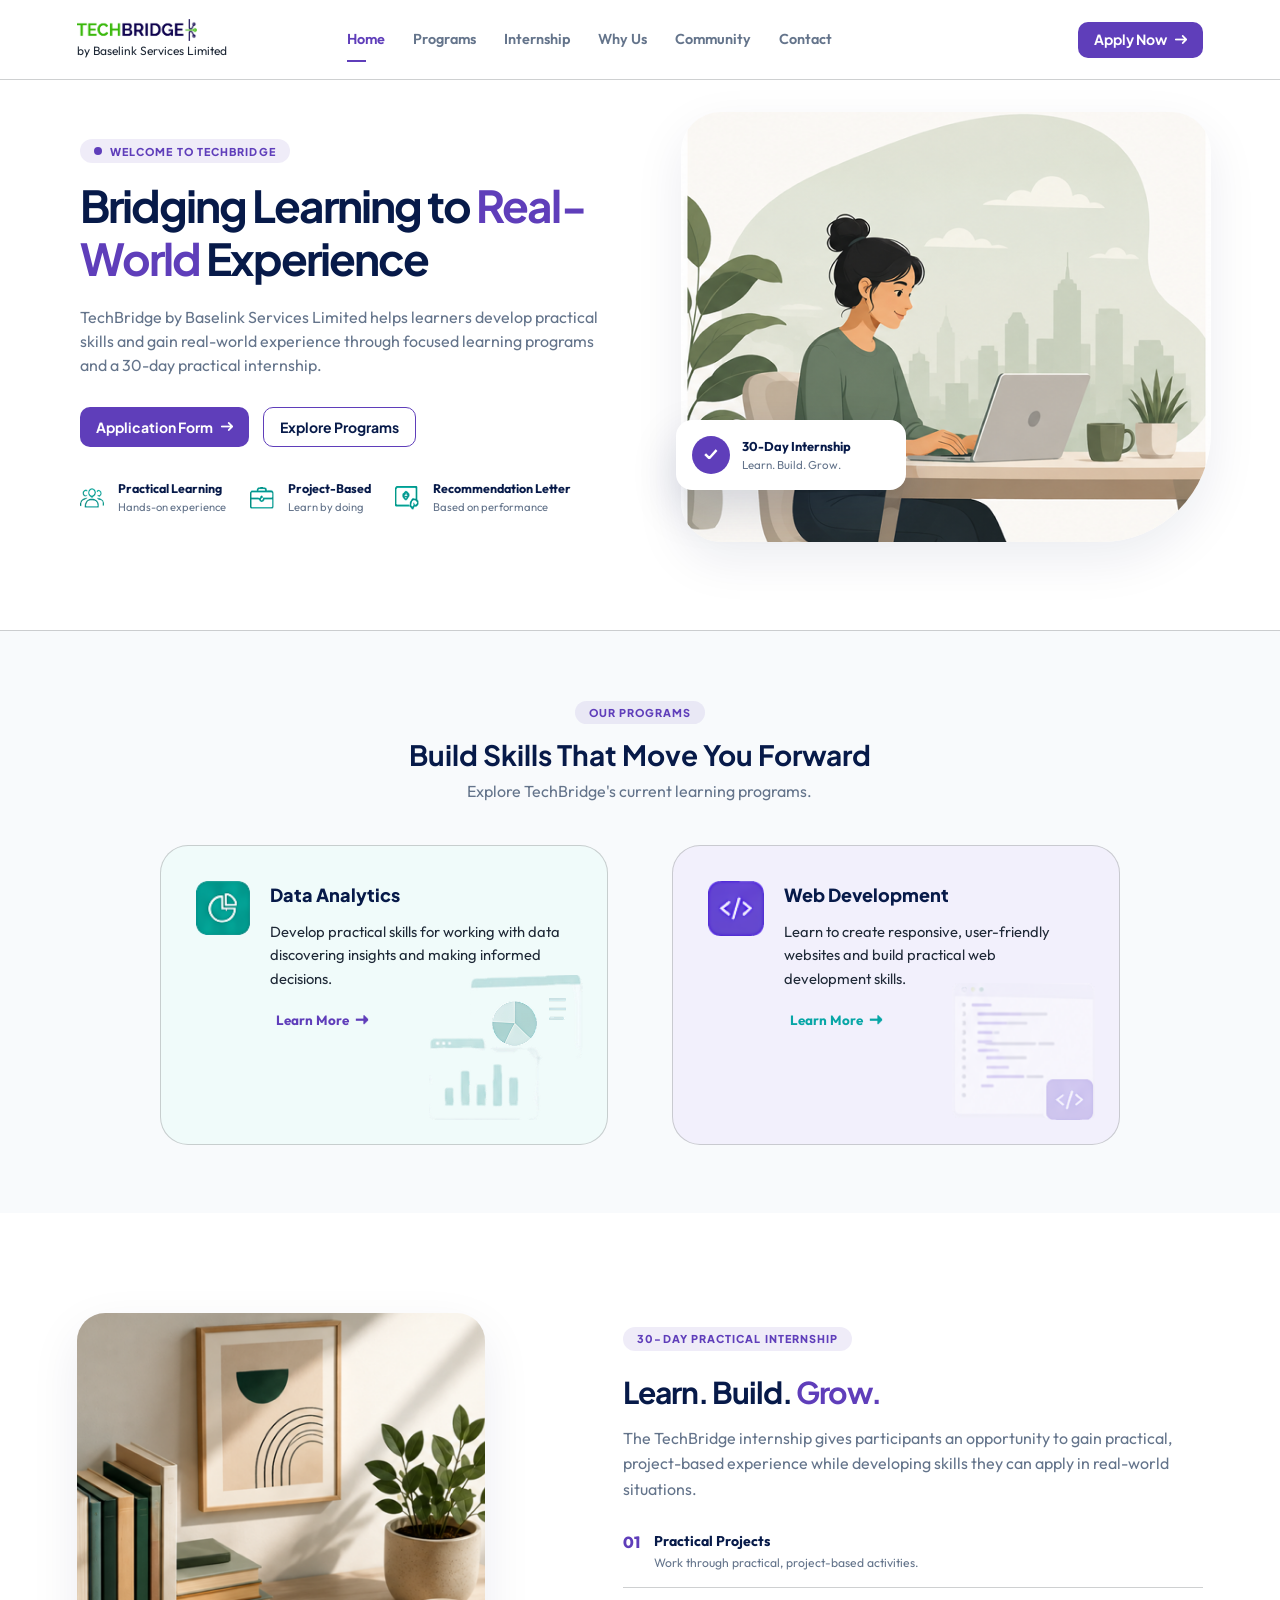
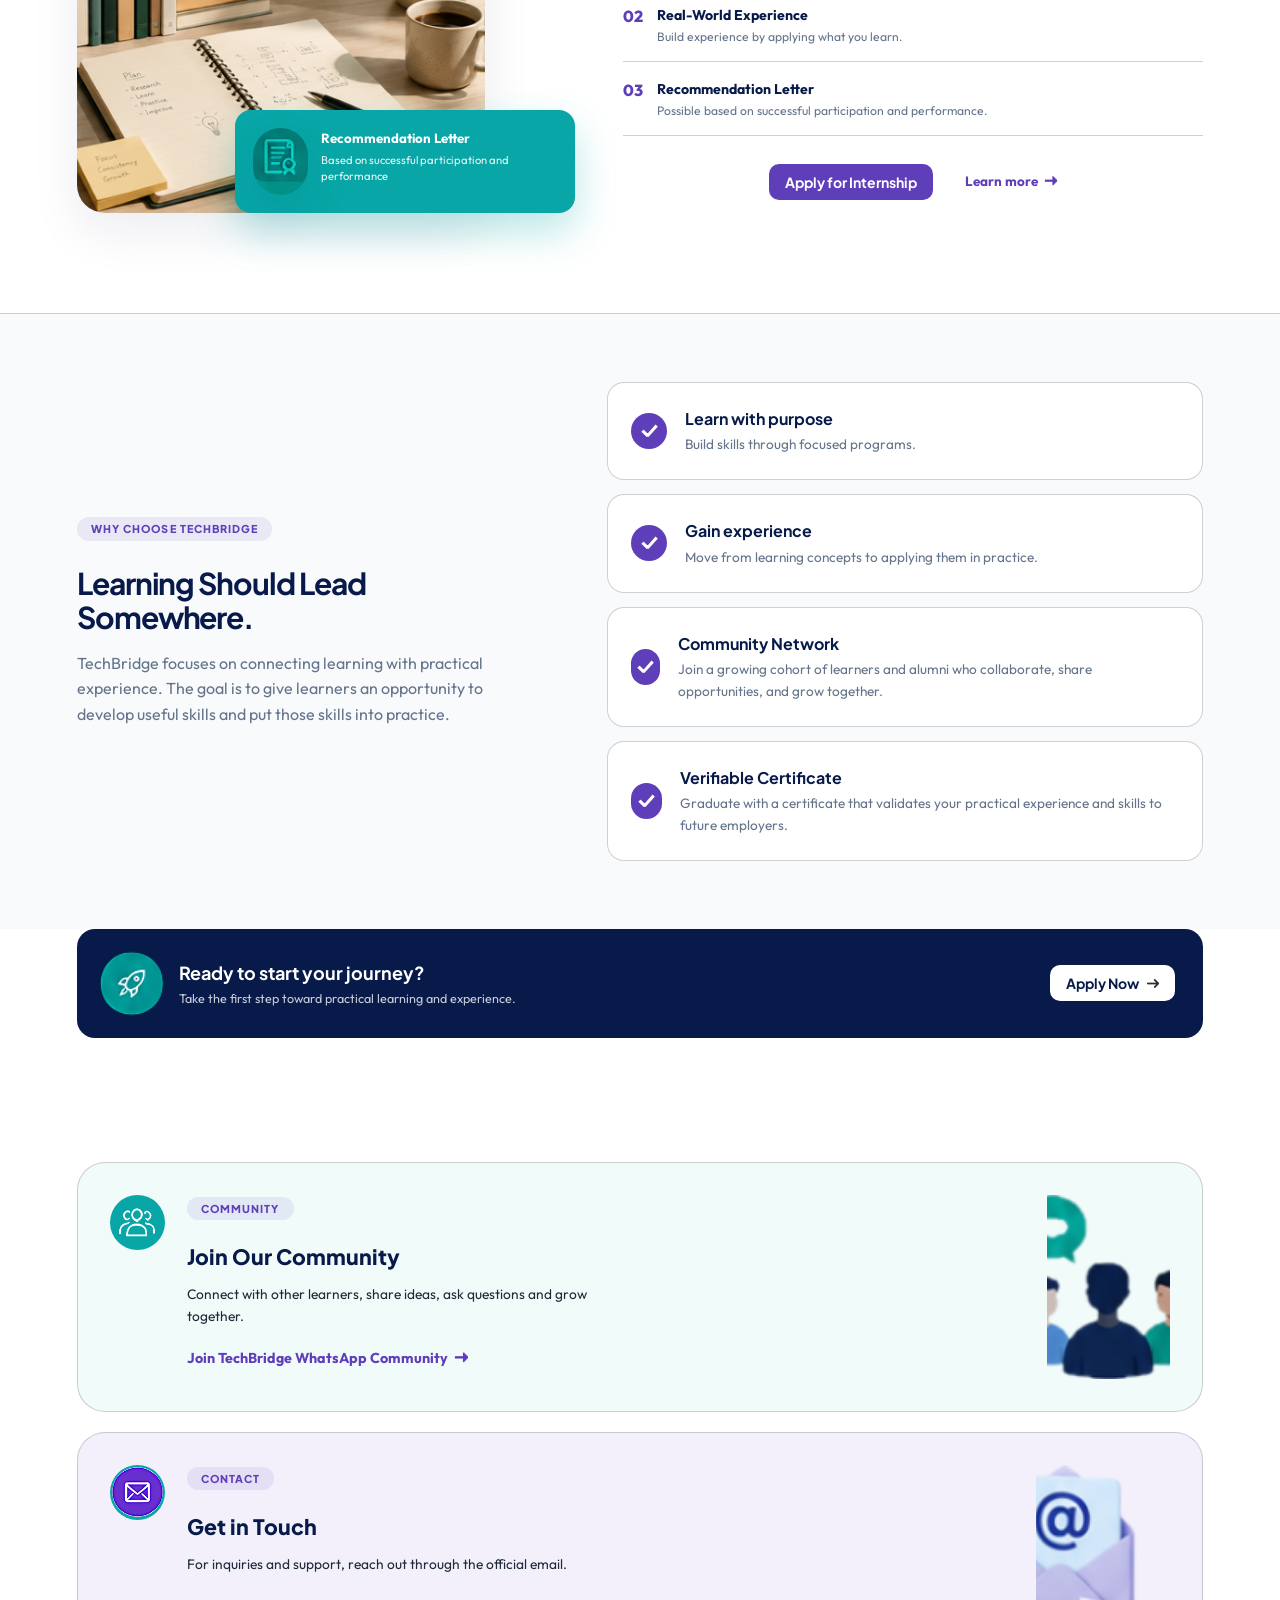
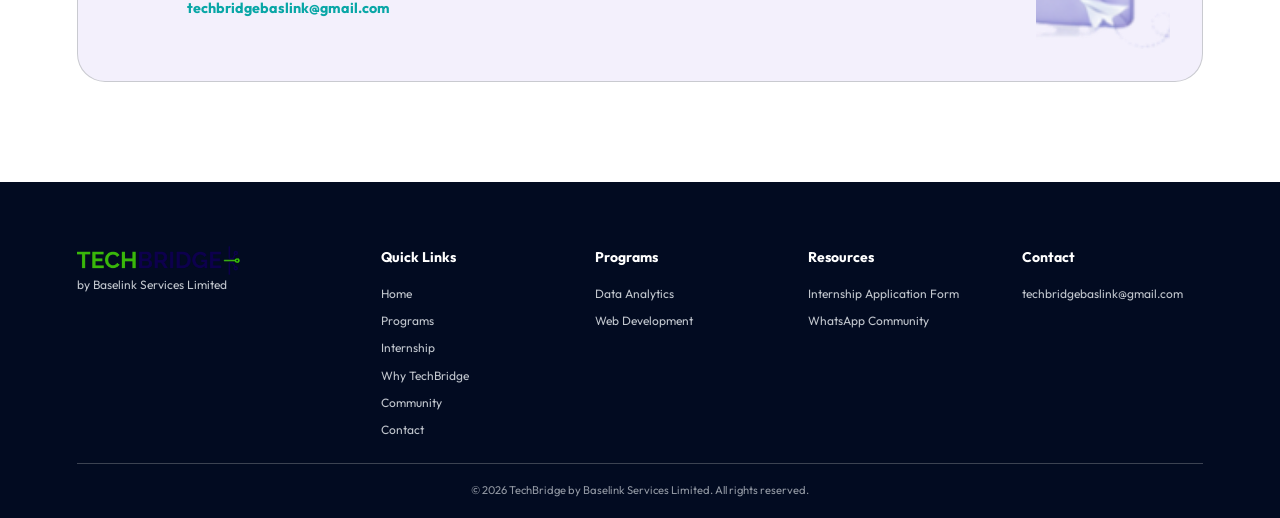
==== frontend/index.html @ 2dc6a90d "Add Backend" ====
<!DOCTYPE html>
<html lang="en">
  <head>
    <meta charset="UTF-8">
    <meta name="viewport" content="width=device-width, initial-scale=1.0" >
    <meta name="description" content="TechBridge - Bridging Learning to Real-World Experience">
    <title>TechBridge | Bridging Learning to Real-World Experience</title>
    <link rel="stylesheet" href="./style.css">
    <link rel="shortcut icon" href="./img/techbridge-logo.png" type="image/x-icon">
  </head>

  <body>
    <div class="page_container">
      <!--  HEADER SECTION-->
      <header class="header_container">
        <div class="header container">
            <!-- Logo -->
            <a href="#home" class="brand_logo">
              <img
                src="./img/techbridge-logo.png"
                alt="TechBridge logo" class="logo"
              >
                <p>by Baselink Services Limited</p>
            </a>

            <!-- Toggle button -->
            <div class="toggle_sidebar">
                <input type="checkbox" id="menu_toggle">
                <!-- Label with images -->
                <label for="menu_toggle" class="menu_btn">
                  <img src="./img/menu-icon.png" alt="Menu" class="menu_icon">
                  <img src="./img/icon-close.svg" alt="Close" class="close_icon">
                </label>
            </div>

            <!-- NAVIGATION LINKS AND APPLY BUTTON -->
            <div class="nav_container">
              <div class="navLinks_CTA">
                <nav class="">
                  <a href="#home" class="active">  Home </a>
                  <a href="#programs"> Programs</a>
                  <a href="#internship">  Internship </a>
                  <a href="#why"> Why Us</a>
                  <a href="#community"> Community </a>
                  <a href="#contact">Contact </a>
                </nav>


                <!-- CTA BUTTON -->
                <a 
                    href="https://docs.google.com/forms/d/e/1FAIpQLScoEhKAAUHw0lB2lzI5oT4x_VPQNSY2XE8Hv71q0XZ7IS_3bA/viewform"
                    target="_blank" 
                    rel="noopener noreferrer"
                    class="cta_button header_btn"
                >
                  Apply Now
                  <img src="./img/btn-arrow-icon.png" alt="Arrow">
                </a>
              </div>
            </div>
        </div>
      </header> 

      <!-- Sidebar overlay -->
      <label for="menu_toggle" class="mobile_overlay"></label>

      <!-- Actions -->
            <div class="nav_actions">
              <!-- Theme toggle -->
              <label
                for="theme_toggle"
                class="theme_switch"
                aria-label="Toggle dark mode"
              >
                <span class="sun">☀</span>
                <span class="moon">☾</span>
              </label>

            </div>

      <!-- MAIN SECTION -->
      <main>
          <!-- Hero Section -->
        <section class="hero" id="home">
            <!-- Hero Content -->
            <div class="hero_content">
              <span class="tag">
                <i></i>
                WELCOME TO TECHBRIDGE
              </span>

              <h1> Bridging Learning to <span>Real-World</span> Experience</h1>

              <p class="hero_text">
                TechBridge by Baselink Services Limited helps learners develop practical skills and gain real-world experience through focused learning programs and a 30-day practical internship.
              </p>

              <div class="hero_buttons">
                <a 
                  href="https://docs.google.com/forms/d/e/1FAIpQLScoEhKAAUHw0lB2lzI5oT4x_VPQNSY2XE8Hv71q0XZ7IS_3bA/viewform" target="_blank" rel="noopener noreferrer"
                  class="cta_button hero_btn"
                >
                  Application Form
                  <img src="./img/btn-arrow-icon.png" alt="Arrow">
                </a>

                <a
                  href="#programs"
                  class="btn_outline cta_button hero_btn"
                >
                  Explore Programs
                </a>

              </div>

              <!-- Small Hero Features -->
              <div class="hero_features">
                <div class="mini_feature">
                  <img src="./img/user-icon.png" alt="Users" class="feature_icon" >

                  <div class="feature_content">
                    <strong>Practical Learning</strong>
                    <small>Hands-on experience</small>
                  </div>
                </div>

                <div class="mini_feature">
                  <img src="./img/expert-icon.png" alt="Project" class="feature_icon" >

                  <div class="feature_content">
                    <strong>Project-Based </strong>
                    <small>Learn by doing</small>
                  </div>
                </div>

                <div class="mini_feature">
                  <img src="./img/Recommendation-icon.png" alt="Recommendation" class="feature_icon" >

                  <div class="feature_content">
                    <strong>Recommendation Letter</strong>
                    <small>Based on performance </small>
                  </div>
                </div>
              </div>
            </div>

            <!-- Hero Image -->
            <div class="hero_visual">
              <img
                src="./img//Hero-illustration.png"
                alt="Learner working on a laptop"
              >

              <div class="floating-card">
                <span class="floating-icon">
                  &checkmark;
                </span>

                <div>
                  <strong>
                    30-Day Internship
                  </strong>

                  <small>
                    Learn. Build. Grow.
                  </small>
                </div>
              </div>
            </div>
        </section>

        <!-- Program Section -->
        <section
          class="programs section-light"
          id="programs"
        >
          <div class="container">
            <div class="section_heading">
              <span class="tag">OUR PROGRAMS</span>

              <h2> Build Skills That Move You Forward </h2>

              <p> Explore TechBridge's current learning programs. </p>
            </div>


            <div class="program_grid">
              <!-- Data Analytics -->
              <article class="program_card analytics_card">
                <img src="./img/data-analytics-icon.png" alt="Data Analytics" class="program_icon">

                <div class="program_content">
                  <h3>Data Analytics </h3>

                  <p> Develop practical skills for working with data discovering insights and making informed decisions.</p>

                  <a
                    href="./html/programs.html"
                    class="text_link"
                  >
                    <span>Learn More</span>
                    <span>&#x1F806;</span>
                  </a>
                </div>

                <img src="./img/dataCode-icon.png" alt="Data Illustration" class="data_Illustration">
              </article>


              <!-- Web Development -->
              <article class="program_card web_card">

                <img src="./img/web-developement-icon.png" alt="Web Developer" class="program_icon">
                
                <div class="program_content">
                  <h3> Web Development </h3>

                  <p>Learn to create responsive, user-friendly websites and build practical web development skills.</p>

                  <a
                    href="./html/programs.html"
                    class="text_link"
                  >
                    <span>Learn More</span>
                    <span>&#x1F806;</span>
                  </a>
                </div>

                <img src="./img/webCode-icon.png" alt="Data Illustration" class="data_Illustration">
              </article>
            </div>
          </div>
        </section>

        <!-- Internship Section -->
        <section
          class="internship section"
          id="internship"
        >
          <div class="container internship_grid">

            <!-- Image -->
            <div class="internship_image">
              <img
                src="./img/Internship-img.png"
                alt="Learner studying and planning at a desk"
              >

              <!-- Recommendation Letter -->
              <div class="recommendation-badge">
                <div class="badge_icon">
                  <img src="./img/recommendation-iimg.png" alt="icon" >
                </div>

                <div>
                  <strong> Recommendation Letter </strong>

                  <small>Based on successful participation and performance </small>
                </div>
              </div>
            </div>


            <!-- Content -->
            <div class="internship_content">
              <span class="tag">
                30-DAY PRACTICAL INTERNSHIP
              </span>

              <h2 class="internship_h2">
                Learn. Build.
                <span>Grow.</span>
              </h2>

              <p>
                The TechBridge internship gives participants an
                opportunity to gain practical, project-based experience
                while developing skills they can apply in real-world
                situations.
              </p>

              <!-- Benefits -->
              <div class="benefits">
                <div class="benefit">
                  <span> 01</span>

                  <div>
                    <strong> Practical Projects </strong>

                    <small>  Work through practical, project-based activities.</small>
                  </div>
                </div>

                <div class="benefit">
                  <span> 02</span>
                  <div>
                    <strong> Real-World Experience</strong>
                    <small>Build experience by applying what you learn.</small>
                  </div>
                </div>

                <div class="benefit">
                  <span> 03</span>

                  <div>
                    <strong> Recommendation Letter</strong>
                    <small>Possible based on successful participation and performance.</small>
                  </div>
                </div>
              </div>

              <div class="internship_actions">
                <a
                  href="https://docs.google.com/forms/d/e/1FAIpQLScoEhKAAUHw0lB2lzI5oT4x_VPQNSY2XE8Hv71q0XZ7IS_3bA/viewform" target="_blank" rel="noopener noreferrer"
                  class="cta_button"
                >
                  Apply for Internship
                </a>

                <a href="./html/internship.html" class="text_link">
                  Learn more 
                  <span>&#x1F806;</span>
                </a>
              </div>

            </div>

          </div>

        </section>

        <!--  WHY TECHBRIDGE -->
        <section
          class="why section-light"
          id="why"
        >
          <div class="container why_grid">
            <div>
              <span class="tag"> WHY CHOOSE TECHBRIDGE</span>

              <h2 class="why_h2">  Learning Should Lead Somewhere.</h2>

              <p class="why_p">
                TechBridge focuses on connecting learning with practical
                experience. The goal is to give learners an opportunity
                to develop useful skills and put those skills into practice.
              </p>
            </div>


            <div class="why_points">

              <div class="why_point">
                <span> &checkmark; </span>

                <div>
                  <h3> Learn with purpose</h3>
                  <p> Build skills through focused programs. </p>
                </div>
              </div>

              <!-- <div class="why_point">
                <span> &checkmark; </span>
                <div>
                  <h3> Practice what you learn </h3>
                  <p> Use practical activities and projects to reinforce your learning. </p>
                </div>
              </div> -->

              <div class="why_point">
              <span> &checkmark; </span>
                <div>
                  <h3> Gain experience</h3>
                  <p> Move from learning concepts to applying them in practice. </p>
                </div>
              </div>

              <div class="why_point">
                <span> &checkmark; </span>
                <div>
                  <h3> Community Network</h3>
                  <p> Join a growing cohort of learners and alumni who collaborate, share opportunities, and grow together. </p>
                </div>
              </div>

              <div class="why_point">
                <span> &checkmark; </span>
                <div>
                  <h3> Verifiable Certificate</h3>
                  <p> Graduate with a certificate that validates your practical experience and skills to future employers. </p>
                </div>
              </div>
            </div>
          </div>
        </section>

        <!--  APPLICATION CTA -->
        <section class="cta_section">
          <div class="container cta_box">
            <div class="cta_icon"> 
              <img src="./img/ready-icon.png" alt="Get Ready"> 
            </div>

            <div class="cta_copy">
              <h2> Ready to start your journey? </h2>
              <p> Take the first step toward practical learning  and experience. </p>
            </div>

            <a
              href="https://docs.google.com/forms/d/e/1FAIpQLScoEhKAAUHw0lB2lzI5oT4x_VPQNSY2XE8Hv71q0XZ7IS_3bA/viewform" target="_blank" rel="noopener noreferrer"
              class="btn_white cta_button"
            >
              Apply Now
              <img src="./img/btn-arrow-icon.png" alt="Learn">
            </a>
          </div>
        </section>

        <!--  COMMUNITY + CONTACT -->
        <section
          class="contact_section section"
          id="community"
        >
          <div class="container contact_grid">
            <!-- Community -->
            <article class="info_card community_card">

              <div class="info_icon"> 
                <img src="./img/user-icon.png" alt="User">
              </div>

              <div>
                <span class="tag">  COMMUNITY</span>

                <h2> Join Our Community</h2>

                <p> Connect with other learners, share ideas, ask questions and grow together.  </p>

                <a
                  href="https://chat.whatsapp.com/FqpBvYS4oaK32cXDxc8JIS?utm_source=chatgpt.com"
                  target="_blank" rel="noopener noreferrer" 
                  class="text_link"
                >
                  Join TechBridge WhatsApp Community 
                  <span>&#x1F806;</span>
                </a>
              </div>

              <img src="./img/contact-illustration.png" alt="Illustration" class="Illustration">
            </article>


            <!-- Contact -->
            <article
              class="info_card email_card"
              id="contact"
            >
              <div class="info_icon">
                <img src="./img/mail-icon.png" alt="Mail">
              </div>

              <div>
                <span class="tag">  CONTACT </span>

                <h2>Get in Touch</h2>

                <p> For inquiries and support, reach out through the official email. </p>

                <a
                  href="mailto:techbridgebaslink@gmail.com"
                  class="email_link"
                >
                  techbridgebaslink@gmail.com
                </a>
              </div>

            <img src="./img/email-illustration.png" alt="Illustration" class="Illustration">
            </article>
          </div>
        </section>
      </main>

      <!-- FOOTER SECTION --> 
      <footer class="footer">
        <div class="container footer_grid">
          <!-- Brand -->
          <div class="footer_brand">
              <img
                src="./img//techbridge-logo.png"
                alt="TechBridge logo"
              >
              <p>by Baselink Services Limited</p>
            
            
          <!--  <p>  Bridging Learning to Real-World Experience</p> -->
          </div>
          
          <!-- Quick Links -->
          <div class="footer_column">
            <h3>  Quick Links </h3>

            <a href="#home"> Home </a>
            <a href="#programs">  Programs </a>
            <a href="#internship">  Internship </a>
            <a href="#why"> Why TechBridge</a>
            <a href="#community">   Community </a>
            <a href="#contact"> Contact </a>
          </div>

          <!-- Programs -->
          <div class="footer_column">
            <h3>  Programs</h3>
            <a href="#programs">  Data Analytics</a>
            <a href="#programs">  Web Development  </a>
          </div>

          <!-- Resources -->
          <div class="footer_column">
            <h3> Resources </h3>
            <a 
              href="https://docs.google.com/forms/d/e/1FAIpQLScoEhKAAUHw0lB2lzI5oT4x_VPQNSY2XE8Hv71q0XZ7IS_3bA/viewform" target="_blank" rel="noopener noreferrer"
            >
              Internship Application Form
            </a>

            <a 
              href="https://chat.whatsapp.com/FqpBvYS4oaK32cXDxc8JIS?utm_source=chatgpt.com" target="_blank" rel="noopener noreferrer"
            >
              WhatsApp Community
            </a>

          </div>

          <!-- Contact -->
          <div class="footer_column">
            <h3>Contact </h3>
            <a href="mailto:techbridgebaslink@gmail.com">  techbridgebaslink@gmail.com</a>
          </div>
          
        </div>

        <div class="container footer_bottom">
          <p>
            &copy; 2026 TechBridge by Baselink Services Limited.
            All rights reserved.
          </p>
        </div>
      </footer>
    </div>
  </body>
</html>
---- frontend/style.css ----
@import url('https://fonts.googleapis.com/css2?family=Outfit:wght@100..900&family=Plus+Jakarta+Sans:ital,wght@0,200..800;1,200..800&display=swap');


/* LIGHT MODE VARIABLES */
:root {
  /* Brand */
  --secondary: #08A6A6;
  --secondary-hover: #078F8F;
  --primary: #5f3eba;
  --primary-hover: #273b6e ; 


  /* Background */
  --bg: #FFFFFF;
  --bg-soft: #F8FAFC;
  --program-hero-bg: #f5fbfd;

  --surface-2: #F1F5F9;

  /* Opacity */
  --primary-opacity: rgba(95, 62, 186, 0.099);
  --secondary-opacity: rgba(8, 166, 166, 0.099);


  /* Text */
  --text: #071A49;
  --text-2: #1F2937;
  --muted: #64748B;


  /* Border */
  --border: rgba(171, 173, 175, 0.575);


  /* Program cards */
  --data-bg: rgb(240, 251, 250);
  --web-bg: rgba(241, 238, 252, 0.847);

  /* Font */
  --font-jarkata: "Plus Jakarta Sans", sans-serif;


  /* Dark sections */
  --dark: #071A49;
  --dark-2: #020B21;

  /* Roadmaps color */
  --phase-3: rgb(241, 91, 25);
  --phase-3-bg: rgb(255, 248, 239);
  --phase-3-border: rgb(244, 223, 195);
  --phase-3-label-bg: rgb(255, 236, 212);


  /* Other */

  --shadow:
    0 18px 50px rgba(7, 26, 73, 0.08);

  --radius-lg: 28px;
  --radius-md: 18px;
  --radius-sm: 10px;

  --container: 85rem;

  --transition: 0.4s ease-in-out;
}


/* DARK MODE VARIABLES */
#theme-toggle:checked ~ .container {
  --bg: #06122F;
  --bg-soft: #081A3D;

  --surface: #0D234B;
  --surface-2: #122C5A;


  --text: #F8FAFC;
  --text-2: #CBD5E1;
  --muted: #94A3B8;


  --border: #1E3A5F;


  --data-bg: #0B3538;
  --web-bg: #2A2148;


  --dark: #020B21;
  --dark-2: #010718;


  --shadow:
    0 18px 50px rgba(0, 0, 0, 0.25);
}



/* General Style */
* {
  box-sizing: border-box;
  margin: 0;
  padding: 0;
}

html {
  scroll-behavior: smooth;
}

body {
  font-family: "Outfit", sans-serif;
  background: var(--bg);
  color: var(--text-2);
  line-height: 1.6;
  overflow-x: hidden;
  min-width: 20rem;
  height: 100%;
}

a {
  color: inherit;
  text-decoration: none;
}


img {
  display: block;
  max-width: 100%;
  height: auto;
  object-fit: cover;
}

.theme-toggle {
  position: absolute;
  opacity: 0;
  pointer-events: none;
  display: none;
}

.container {
  width: 88%;
  margin-inline: auto;
}

.section {
    padding: 6.25rem 0;
}

.section-light {
  padding: 4.25rem 0;
  background-color: var(--bg-soft);
  border-top: 1px solid var(--border);
}

.page_container,
.program_container {
  position: relative;
}

/* Header Style */
.header_container {
  width: 100%;
  position: fixed;
  top: 0;
  left: 0;
  background: var(--bg);
  z-index: 700;
  border-bottom: 1px solid var(--border);
}

.header {
  display: grid;
  grid-template-columns: 30% 70%;
  align-items: center;
  justify-content: space-between; 
  margin: 0 auto;
}

.brand_logo .logo{
  width: 120px;
}

.brand_logo p {
    color: var(--color-text-secondary);
    font-size: 0.75rem;
}

.brand_logo img {
  width: 25%;
  height: auto;
}

.navLinks_CTA {
  display: flex;
  align-items: center;
  justify-content: space-between;
}

.navLinks_CTA nav {
  display: flex;
  align-items: center;
  justify-content: center;
  gap: 1.75rem;
}

.navLinks_CTA nav a {
  position: relative;
  color: var(--muted);
  font-size: 0.9rem;
  font-weight: 600;
  padding: 1.75rem 0;
  transition: all var(--transition);
}

.navLinks_CTA nav a:hover,
.navLinks_CTA nav a.active {
  color: var(--primary);
}

.navLinks_CTA nav a.active::after,
.navLinks_CTA nav a:hover::after {
  content: '';
  position: absolute;
  bottom: 17px;
  left: 0;
  width: 50%;
  height: 2px;
  background: var(--primary);
}

/* Mobile sidebar */
.toggle_sidebar {
  display: none;
}

/* CTA Button Style */
.cta_button,
#cta_button {
  background-color: var(--primary);
  color: var(--bg);
  padding: 0.425rem 1rem;  
  border-radius: var(--radius-sm);
  font-weight: 700;
  font-size: 0.875rem !important;
  font-family: var(--font-jarkata);
  text-decoration: none;
  display: inline-flex;
  align-items: center;
  justify-content: center;
  gap: 0.5rem;
  border: none;
  white-space: nowrap;
  cursor: pointer;
  transition: background-color var(--transition);
}

.cta_button:hover,
#cta_button:hover {
  background-color: var(--primary-hover);
}

/* theme switch style */
.nav_actions {
  display: flex;
  align-items: center;
  gap: 1.5rem;
}

.theme_switch {
  width: 2.25rem;
  height: 2.25rem;
  border: 1px solid var(--border);
  border-radius: 50%;
  display: grid;
  place-items: center;
  cursor: pointer;
  color: var(--text);
  background: var(--bg);
  transition: all var(--transition);
  display: none;
}

.theme_switch:hover {
  border-color: var(--primary);
  color: var(--primary);
}

.theme_switch .moon {
  display: none;
}

#theme_toggle:checked ~ .container
.theme_switch .sun {
  display: none;
}

#theme_toggle:checked ~ .container
.theme_switch .moon {
  display: inline;
}

/* Hero Page Style */
.hero {
  position: relative;
  overflow: hidden;
  padding: 7rem 2.5rem 5.5rem 5rem;
  background: var(--bg);
  display: grid;
  grid-template-columns: 0.95fr 1.05fr;
  align-items: center;
  gap: 2.5rem;
}

.tag,
.task_status {
  display: inline-flex;
  align-items: center;
  gap: 0.5rem;
  font-size: 0.675rem;
  font-weight: 800;
  text-transform: uppercase;
  letter-spacing: 0.1em;
  background-color: var(--primary-opacity);
  color: var(--primary);
  padding: 0.2rem 0.875rem;
  border-radius: var(--radius-lg);
  margin-bottom: 1rem;
  font-family: var(--font-jarkata);
}

.tag i,
.program_levels i,
.task_status i {
  width: 0.5rem;
  height: 0.5rem;
  border-radius: 50%;
  background: var(--primary);
}

.hero h1 {
  max-width: 36rem;
  margin-bottom: 1.25rem;
  font-family: var(--font-jarkata);
  color: var(--text);
  font-size: 2.75rem;
  line-height: 1.2;
  letter-spacing: -0.045em;
}

.hero h1 span {
   color: var(--primary);
}

.hero_text {
  max-width: 35rem;
  color: var(--muted);
  font-size: 1rem;
  line-height: 1.5;
  margin-top: 1rem;
}

.hero_buttons {
  display: flex;
  flex-wrap: wrap;
  gap: 0.875rem;
  margin-top: 1.875rem;
}

.hero_btn {
   padding: 0.5rem 1rem;  
}

.btn_outline {
  background: transparent;
  color: var(--text);
  border: 1.6px solid var(--primary);
  transition: all var(--transition);
  cursor: pointer;
}


.btn_outline:hover {
  background: var(--primary-hover);
  color: var(--bg);
  border-color: var(--primary-hover);
}


/* Hero mini features */
.hero_features,
.program_features {
  display: flex;
  align-items: center;
  justify-content: center;
  flex-wrap: wrap;
  gap: 1.5rem;
  margin-top: 2rem;
  width: fit-content;
}

.mini_feature,
.program_mini_feature {
  display: flex;
  align-items: center;
  gap: 0.875rem;
}

.feature_content,
.program_feature_content {
  display: flex;
  flex-direction: column;
}

.feature_icon {
  width: 24px;
}

.mini_feature strong {
  color: var(--text);
  font-size: 0.78rem;
}

.mini_feature small {
  color: var(--muted);
  font-size: 0.7rem;
}

.hero_visual {
  position: relative;
  min-height: 400px;
  display: grid;
  place-items: center;
  background-color: transparent;
}

.hero_visual img {
  position: relative;
  z-index: 2;
  width:  90%;
  height: 430px;
  object-fit: cover;
  object-position: center;
  border-radius: 40px 40px 110px 40px;
  box-shadow: var(--shadow);
  background: transparent;
}

.floating-card {
  position: absolute;
  z-index: 3;
  left: 4%;
  bottom: 12%;
  display: flex;
  align-items: center;
  gap: 0.75rem;
  width: 230px;
  padding: 1rem;
  border-radius: 1rem;
  background: var(--bg);
  box-shadow: 0 18px 45px rgba(7, 26, 73, 0.16);
}

.floating-icon {
  width: 38px;
  height: 38px;
  border-radius: 50%;
  display: grid;
  place-items: center;
  background: var(--primary);
  color: var(--bg);
  font-weight: 800;
}

.floating-card strong,
.floating-card small {
  display: block;
}

.floating-card strong {
  color: var(--text);
  font-size: 0.8rem;
}

.floating-card small {
  color: var(--muted);
  font-size: 0.72rem;
}

/* Sections Style */
.section_heading {
  text-align: center;
  margin: 0 auto 2.5rem;
}

.section_heading h2 {
  color: var(--text);
  font-size: 1.75rem;
  line-height: 1.1;
  font-family: var(--font-jarkata);
}

.program_h2,
.why h2,
.internship_h2 {
  margin-top: 0.565rem;
  font-family: var(--font-jarkata);
  color: var(--text);
  font-size: 1.875rem;
  line-height: 1.15;
  letter-spacing: -0.035em;
}

.section_heading p {
  max-width: 560px;
  margin: 0.5rem auto 0;
  color: var(--muted);
}


/* Program section style */
.program_grid {
  display: grid;
  grid-template-columns: repeat(2, 1fr);
  gap: 4rem;
  margin: 0 auto;
}

.page_container .program_grid {
  max-width: 60rem; 
}

.program_card {
  position: relative;
  min-height: 300px;
  overflow: hidden;
  display: flex;
  gap: 1.25rem;
  padding: 2.2rem;
  border-radius: var(--radius-lg);
  border: 1px solid var(--border);
  transition:
    transform var(--transition),
    box-shadow var(--transition);
}

.program_card:hover {
  transform: translateY(-5px);
  box-shadow: var(--shadow);
}

.analytics_card {
  background: var(--data-bg);
}

.web_card {
  background: var(--web-bg);
}

.program_icon {
  width: 30%;
  height: fit-content;
}

.program_content {
  position: relative;
  z-index: 2;
}

.program_content h3 {
  color: var(--text);
  font-family: var(--font-jarkata);
  font-size: 1.125rem;
  font-weight: 800;
}

.program_content p {
  margin: 0.625rem 0 1.25rem;
  color: var(--text-2);
  font-size: 0.92rem;
}

.data_Illustration {
  position: absolute;
  right: 1.5rem;
  bottom: 1.5rem;
}

.web_card .data_Illustration {
  opacity: 0.5;
  width: 32%;
}

/* Text links */
.text_link {
  color: var(--primary);
  font-weight: 700;
  font-size: 0.84rem;
  display: flex;
  align-items: center;
  width: fit-content;
}

.text_link:hover, 
.email_link:hover{
  text-decoration: underline;
}

.web_card .text_link{
  color: var(--secondary);
}

.text_link span {
  margin-left: 0.375rem;
  transition: margin var(--transition);
}

.text_link:hover span {
  margin-left: 0.625rem;
}

/* INTERNSHIP SECTION STYLE */
.internship_grid {
  display: grid;
  grid-template-columns: 0.9fr 1.1fr;
  align-items: center;
  gap: 4.5rem;
}

.internship_image {
  position: relative;
}

.internship_image img {
  width: 86%;
  height: 500px;
  object-fit: cover;
  border-radius: var(--radius-lg);
  box-shadow: var(--shadow);
}


/* Recommendation badge */
.recommendation-badge {
  position: absolute;
  right: -1.5rem;
  bottom: 0;
  width:  min(340px, 90%);
  display: flex;
  gap: 0.8rem;
  padding: 1.1rem;
  border-radius: 1rem;
  background: var(--secondary);
  color: var(--bg);
  box-shadow:0 18px 40px rgba(8, 166, 166, 0.28);
}

.badge_icon img{
  width: 60px;
  height: auto;
}

.recommendation-badge strong,
.recommendation-badge small {
  display: block;
}

.recommendation-badge strong {
  font-size: 0.83rem;
}

.recommendation-badge small {
  margin-top: 3px;
  font-size: 0.7rem;
  line-height: 1.45;
  opacity: 0.9;
}


/* Internship content */
.internship_content h2 {
  font-family: var(--font-jarkata);
  color: var(--text);
  line-height: 1.12;
  letter-spacing: -0.035em;
}

.internship_content h2 span {
  color: var(--primary);
}

.internship_content p {
  max-width: 610px;
  margin: 1rem 0 1.75rem;
  color: var(--muted);
}

/* Benefits */
.benefits {
  display: grid;
  gap: 1rem;
}

.benefit {
  display: flex;
  gap: 0.875rem;
  padding-bottom: 15px;
  border-bottom: 1px solid var(--border);
}

.benefit span {
  color: var(--primary);
  font-size: 1rem;
  font-weight: 800;
}

.benefit strong,
.benefit small {
  display: block;
}

.benefit strong {
  color: var(--text);
  font-size: 0.88rem;
}

.benefit small {
  color: var(--muted);
  font-size: 0.76rem;
}

.internship_actions {
  display: flex;
  flex-wrap: wrap;
  justify-content: center;
  gap: 2rem;
  margin-top: 1.75rem;
}

.internship_actions .text_link:hover span {
  margin-left: 0.375rem;
}


   /* WHY TECHBRIDGE STYLE */
.why_grid {
  display: grid;
  grid-template-columns: 0.85fr 1.15fr;
  gap: 5.625rem;
  align-items: center;
}

.why h2 {
  margin-bottom: 1rem;
}

.why  .container 
div:first-child p {
  max-width: 530px;
  color: var(--muted);
}

.why_points {
  display: grid;
  gap: 14px;
}

.why_point {
  display: flex;
  align-items: center;
  gap: 18px;
  padding: 23px;
  border: 1px solid var(--border);
  border-radius: 17px;
  background: var(--bg);
}

.why_point  span {
  background-color: var(--primary);
  color: var(--bg);
  font-weight: 800;
  font-size: 1.25rem;
  height: 2.25rem;
  width: 2.25rem;
  display: flex;
  align-items: center;
  justify-content: center;
  border-radius:var(--radius-lg);
}

.why_point h3 {
  color: var(--text);
  font-family: var(--font-jarkata);
  font-size: 1rem;
}

.why_point p {
  margin-top: 3px;
  color: var(--muted);
  font-size: 0.85rem;
}

/*  APPLICATION  CTA */
.cta_section {
  padding: 0 0 1.5rem;
}

.cta_box {
  position: relative;
  overflow: hidden;
  display: flex;
  align-items: center;
  justify-content: center;
  gap: 1.3rem;
  padding: 1.75rem;
  border-radius: var(--radius-md);
  background: var(--dark);
  color: var(--bg);
}

.cta_icon {
  scale: 1.2;
}

.cta_copy {
  flex: 1;
}

.cta_copy h2 {
  color: var(--bg);
  font-family: var(--font-jarkata);
  font-size: 1.125rem;
}

.cta_copy p,
.btn_container .text {
  color: var(--bg-soft);
  opacity: 0.8;
  font-size: 0.785rem;
}

 .btn_white {
  background: var(--bg) ;
  color: var(--dark);
  font: 0.875rem;
}

.btn_white img {
  filter: invert(10%) brightness(20%);
}

.btn_white:hover {
  background-color: var(--surface-2);
  color: var(--dark);
}

/*    COMMUNITY + CONTACT style */
.contact_grid {
  display: grid;
  grid-template-columns: repeat(2, 1fr);
  gap: 1.25rem;
  align-items: stretch;
}

.info_card {
  min-height: 250px;
  display: flex;
  gap: 1.375rem;
  padding: 2rem;
  border-radius: var(--radius-lg);
  border: 1px solid var(--border);
}

.community_card {
  background: var(--data-bg);
}

.email_card {
  background: var(--web-bg);
}

.info_icon {
  flex: 0 0 55px;
  width: 55px;
  height: 55px;
  display: grid;
  place-items: center;
  border-radius: 50%;
  background: var(--secondary);
  font-size: 1.25rem;
}

.community_card  .info_icon img {
   filter: invert(100%) sepia(100%) saturate(0%) hue-rotate(180deg) brightness(200%);
}

.email_card .info_icon {
  background: var(--secondary);
}

.info_card h2 {
  margin-top: 4px;
  font-family: var(--font-jarkata);
  color: var(--text);
  font-size: 1.325rem;
  font-weight: 800;
}

.info_card p {
  max-width: 430px;
  margin: 9px 0 20px;
  color: var(--text-2);
  font-size: 0.86rem;
}
.info_card .text_link {
  font-size: 0.895rem;
}

.email_link {
  color: var(--secondary);
  font-weight: 700;
  font-size: 0.895rem;
  word-break: break-word;
}

  /*  FOOTER */
.footer {
  padding-top: 4rem;
  background: var(--dark-2);
  color: var(--bg);
}

.footer_content {
  display: flex;
  justify-content: space-between;
  padding-bottom: 2.8rem;

}

.footer_brand img {
  width: 60%;
}

.footer_brand p {
  width: fit-content;
  font-size: 0.75rem;
  color: var(--surface-2);
  opacity: 0.8;
}

.footer_grid {
  display: grid;
  grid-template-columns: 1.5fr repeat(4, 1fr);
  gap: 2rem;
  padding-bottom: 1.5rem;
}

.footer_column {
  display: flex;
  flex-direction: column;
  align-items: flex-start;
  gap: 0.5rem;
}

.footer_column h3 {
  margin-bottom: 0.5rem;
  font-size: 0.875rem;
}

.footer_column a {
  font-size: 0.75rem;
  transition:  color var(--transition);
  color: var(--surface-2);
  opacity: 0.8;
  transition: opacity var(--transition);
}

.footer_column a:hover {
  opacity: 1;
  text-decoration: underline;
}

.footer_bottom {
  padding: 1.125rem 2rem;
  border-top:1px solid var(--border);
  color: var(--surface-2);
  opacity: 0.6;
  text-align: center;
}

.footer_bottom p {
  font-size: 0.7rem;
}


/* PROGRAMS PAGE STYLE  */
.hero_text span {
  color: var(--primary);
  font-weight: 800;
  text-transform: uppercase;
}

.program_hero,
.challenges_hero {
  background-color: var(--program-hero-bg);
  padding-bottom: 1.25rem;
}

.program_mini_feature span,
.challenges_hero .mini_feature span {
  padding: 0.325rem 0.755rem;
  border-radius: 50%;
  color: var(--bg);
  background-color: var(--primary-hover);
  font-weight: 700;
  font-size: 1rem;
}

.program_mini_feature small {
  font-size: 0.875rem;
}

.program_hero_illustration {
  scale: 1.2; 
  transform: translateX(-1rem);
}

.program_overview {
  background-color: var(--bg);
  display: flex;
  flex-direction: column;
  align-items: center;
  justify-content: center;
}

.presentation_heading{
  text-align: center;
}

.presentation_heading span,
.differ_tag {
  color: var(--primary);
  font-weight: 800;
  font-family: var(--font-jarkata);
  font-size: 0.875rem; 
}

.program_presentation_cards .program_grid {
  align-items: start;
}

.program_presentation_cards .program_card {
  flex-direction: column;
  position: relative;
}

.info {
  display: flex;
  align-items: start;
  gap: 1.25rem;
}

.dataAnalysis_card h3,
.dataAnalysis_card .learning_list strong,
.dataAnalysis_card .learning_items[open] summary {
  color: var(--secondary-hover);
}

.webDev_card h3,
.webDev_card .learning_list strong,
.web_card .learning_items[open] summary,
.webDev_card .outcome strong,
.differ_info .webDev_diff h3 {
  color: var(--primary);
}

.dataAnalysis_card strong {
  color: var(--text);
}

.learning_list {
  display: flex;
  flex-direction: column;
  gap: 0.75rem;
}

.learning_list strong {
  font-size: 0.875rem;
  margin-bottom: 0.25rem;
}

.learning_items {
  padding: 0.25rem 1rem;
  border-radius: var(--radius-sm);
  background-color: var(--bg);
  border-left: 5px solid var(--secondary);
}

.learning_items summary {
  display: flex;
  align-items: center;
  gap: 0.75rem;
  cursor: pointer;
  padding: 0.5rem 0;
  color: var(--dark);
  font-size: 0.875rem;
  font-weight: 700;
  font-family: var(--font-jarkata);
  list-style: none;
}

.learning_items[open] summary {
  border-bottom: 1px solid var(--muted);
  padding-bottom: 0.75rem;
}

.web_card .learning_items {
  border-left: 5px solid var(--primary);
}

.learning_items p {
  padding: 0.5rem 1rem;
  color: var(--primary-hover);
  font-size: 0.875rem;
  font-weight: 500;
  line-height: 1.6;
}

.learning_items summary::-webkit-details-marker,
.learning_items summary::marker {
    display: none;
}

.learning_items summary::after {
  content: url("./img/arrow-icon.png");
  margin: 0 1.5rem 0 auto;
  transition: transform 0.5s ease;
}

.learning_items[open] summary::after,
.expand_icon.rotate_icon {
  transform:  rotate(90deg);
}

.outcome strong{
  text-transform: uppercase;
  color: var(--secondary-hover);
  font-size: 0.875rem;
  font-family: var(--font-jarkata);
}

.outcome p {
  font-size: 0.875rem;
  font-weight: 500;
}

.differ_container {
  display: flex;
  flex-direction: column;
  align-items: center;
  gap: 2rem;
  background-color: var(--bg-soft);
  margin:  0 auto 1.5rem;
  border-radius: var(--radius-md);
  padding: 1.5rem;
  max-width: 91%;
  border: 1px solid var(--border);
}

.diff_contents {
  display: flex;
  gap: 1rem;
  justify-content: space-between;
}

.differ_info {
  display: flex;
  gap: 2rem;
  align-items: start;
}

.differ_info .data_chart {
  padding: 1.425rem 1.325rem;
  border-radius: 50%;
  background-color: var(--secondary-opacity);
  flex-shrink: 0;
}

.diff_content h3 {
  color: var(--secondary-hover);
  font-family: var(--font-jarkata);
  font-weight: 800;
}

.diff_content p {
  font-size: 0.875rem;
  font-weight: 500;
  width: 90%;
  margin: 0.25rem 0 1.5rem;
}

.spans {
  display: flex;
  align-items: center;
  gap: 0.75rem;
  flex-wrap: wrap;
  justify-content: center;
}

.spans span {
  padding: 0.125rem 0.5rem;
  background-color: var(--secondary-opacity);
  color: var(--secondary);
  border-radius: var(--radius-sm);
  font-size: 0.75rem;
  font-weight: 700;
}

.verses_container, 
.phase_divider {
  display: flex;
  flex-direction: column;
  align-items: center;
}

.verses_container span,
.phase_divider span {
  height: 100%;
  border: 1px dashed var(--border);
}

.verses_container p,
.phase_divider p {
  padding: 0.5rem 0.7rem;
  border-radius: 50%;
  font-weight: 700;
  font-size: 1.125rem;
  border: 1px solid var(--border);
}

.differ_info .webDev {
  padding: 0;
  background-color: transparent;
}

.differ_info .webDev_diff span {
  background-color: var(--primary-opacity);
  color: var(--primary);
}

.btn_container {
  display: flex;
  flex-direction: column;
  align-items: center;
  justify-content: center;
  gap: 0.25rem;
}

.program_container .cta_box {
  align-items: start;
  max-width: 92%;
}

.navigate {
  padding: 0.625rem 1.25rem;
  border-radius: var(--radius-lg);
  position: fixed;
  right: 4rem;
  bottom: 5rem;
  box-shadow: var(--shadow);
  border: 1px solid var(--primary);
  cursor: pointer;
  transition: all var(--transition);
  z-index: 2;
}

.rotate {
  transform: rotate(180deg);
}

.navigate:hover {
  background-color: var(--primary-opacity);
  color: var(--primary);
}


/* INTERNSHIP PAGE STYLE */
.internship_hero .hero_features {
  gap: 2rem;
  margin-top: 3rem;
}

.internship_hero .feature_icon {
  width: 44px;
  height: 44px;
  display: grid;
  place-items: center;
  border-radius: var(--radius-lg);
  background-color: var(--secondary-opacity);
}

.internship_hero .feature_content strong{
  font-size: 1rem;
  line-height: normal;
}

.internship_hero .feature_content small {
  text-transform: uppercase;
  font-weight: 500;
}

.internship_hero .hero_visual img {
  border-radius: 1.75rem;
  box-shadow: none;
  width: 100%;
}

.hero_badge {
  position: absolute;
  right: 20%;
  top: 15%;
  z-index: 2;
  text-align: center;
  transform: rotate(-20deg);
  display: flex;
  flex-direction: column;
}

.hero_badge strong {
  color: var(--text-2);
  font-size: 1.675rem;
  line-height: 1.2;
  font-weight: 800;
  font-family: var(--font-jarkata);
  opacity: 0.5;
}

.journey_section,
.track_section {
  text-align: center;
  padding: 1rem;
}

.phase_cards {
  display: grid;
  grid-template-columns: repeat(3, 1fr);
  gap: 1.5rem;
  max-width: 1100px;
  margin: 0 auto;
  padding: 0.5rem;
  text-align: start;
  border-radius: var(--radius-md);
  background-color: var(--bg);
  border: 1px solid var(--border);
}

.phase_card {
  padding: 1rem;
  border: 1px solid var(--border);
  border-radius: var(--radius-md);
  background: var(--bg);
  transition: var(--transition);
}

.phase_card:hover {
  transform: translateY(-4px);
}

.phase_top {
  display: flex;
  align-items: center;
  justify-content: space-between;
  margin-bottom: 0.5rem;
}

.phase_label {
  padding: 0.25rem 0.8rem;
  border-radius: 50px;
  font-size: 0.55rem;
  font-weight: 700;
  letter-spacing: 0.08em;
}

.phase_days {
  color: var(--text-2);
  font-size: 0.75rem;
  font-weight: 500;
}

.phase_card h3 {
  margin-bottom: 0.25rem;
  color: var(--text);
  font-size: 1rem;
  font-family: var(--font-jarkata);
  font-weight: 800;
}

.phase_card p {
  margin-bottom: 0.5rem;
  color: var(--muted);
  font-size: 0.8rem;
  line-height: 1.7;
}

.phase_tasks {
  color: var(--text-2);
  font-size: 0.65rem;
  font-weight: 700;
  letter-spacing: 0.05em;
}

.phase_one {
  background: var(--data-bg);
}

.phase_one .phase_label {
  background-color: var(--secondary-opacity);
  color: var(--secondary);
}

.phase_two {
  background-color: var(--web-bg);
  border-color: var(--primary-opacity);

}

.phase_two .phase_label {
  background-color: var(--primary-opacity);
  color: var(--primary);
}

.phase_three {
  background-color: var(--phase-3-bg);
  border-color: var(--phase-3-border);
}

.phase_three .phase_label {
  background-color: var(--phase-3-label-bg);
  color: var(--phase-3);
}

.difficulty_scale {
  display: flex;
  align-items: center;
  justify-content: space-between;
  max-width: 1100px;
  width: 100%;
  flex-wrap: wrap;
  gap: 1rem;
  margin: 0 auto;
  padding: 0.75rem  1.25rem;
 /*  border: 1px solid var(--border);
  border-radius: var(--radius-md);
  background: var(--bg); */
}

.difficulty_title {
  color: var(--text);
  font-size: 0.75rem;
  font-weight: 800;
  letter-spacing: 0.06em;
  margin-right: 0.5rem;
}

.difficulty_item {
  display: flex;
  align-items: center;
  gap: 0.5rem;
  flex-wrap: wrap;
  color: var(--text-2);
}

.difficulty_dots {
  display: flex;
  gap: 0.2rem;
}

.difficulty_dots span {
  width: 7px;
  height: 7px;
  border-radius: 50%;
  background-color: var(--border);
}

.level_one,
.level_two,
.difficulty_dots span.active,
.program_levels .beginner i {
  background-color: var(--secondary-hover) !important;
}

.level_three,
.difficulty_dots span.active.intermediate,
.program_levels .intermediate i {
  background-color: #f2a51a !important;
}

.level_four,
.difficulty_dots span.active.intermediate_advanced,
.program_levels .advanced i {
  background-color: #f47b19 !important; 
}

.level_five,
.difficulty_dots span.active.advanced  {
  background-color: #f15b19 !important;
}

/*    DIFFICULTY BADGES */
.difficulty_badge,
.skills .skill_list small {
  padding: 0.12rem 0.525rem;
  border-radius: var(--radius-lg);
  font-size: 0.575rem;
  font-weight: 700;
  white-space: nowrap;
}

.difficulty_badge.beginner,
.difficulty_badge.beginner_intermediate {
  background-color: var(--secondary-opacity);
  color: var(--secondary);
}

.difficulty_badge.intermediate,
.difficulty.intermediate {
  background-color: rgba(242, 166, 26, 0.11);
  color: #f2a51a;
}

.difficulty_badge.intermediate_advanced {
  background-color: rgba(255, 240, 228, 0.719);
  color: #f47b19;
}

.difficulty_badge.advanced,
.difficulty.advanced {
  background-color: rgb(255, 233, 220);
  color: #f15b19;
}

.roadmap_section {
  padding: 0.5rem 2rem 2rem;
  margin-bottom: 2rem;
  background-color: var(--bg-soft);
  position: relative;
}

.roadmap_header {
  text-align: center;
  margin: 3rem 0;
}

.roadmap_header h2 {
  color: var(--text);
  font-size: 1.5rem;
  font-family: var(--font-jarkata);
  line-height: 1.3;
  letter-spacing: -0.04em;
}

.roadmap_header h2 span {
  color: var(--primary);
}

.roadmap_header p {
  margin: 0.25rem auto 0;
  color: var(--muted);
  font-size: 0.85rem;
  font-weight: 500;
  line-height: 1.7;
}

.roadmap_section .phase_divider {
  max-width: 1000px;
  margin: 1.5rem auto;
  flex-direction: row;
}

.roadmap_section .phase_divider span  {
  width: 100%;
  border-style: solid;
  border-color: var(--secondary-opacity);
}

.roadmap_section .phase_divider_2 span {
  border-color: var(--primary-opacity);
}

.roadmap_section .phase_divider_3 span {
  border-color: var(--phase-3-border);
}

.roadmap_section  .phase_divider p {
  padding: 0.1rem 0.75rem ;
  border-radius: var(--radius-md);
  font-size: 0.8rem;
  white-space: nowrap;
  color: var(--secondary);
  border: 1px solid var(--secondary);
  background-color: var(--secondary-opacity);
}

.roadmap_section .phase_divider_2 p {
  background-color: var(--primary-opacity);
  border-color: var(--primary);
  color: var(--primary);
}

.roadmap_section .phase_divider_3 p {
  color: var(--phase-3);
  border-color: var(--phase-3);
  background-color: var(--phase-3-bg);
}

.roadmap_timeline {
  max-width: 1000px;
  margin: 0 auto;
  position: relative;
  display: grid;
  grid-template-columns: 1fr 1fr;
  gap: 1rem 7rem;
  align-items: start;
}

/* Central line */
.roadmap_timeline::before {
  content: "";
  position: absolute;
  top: 0;
  bottom: 0;
  left: 50%;
  width: 1px;
  background-color: var(--secondary-hover);
  transform: translateX(-50%);
}

.roadmap_timeline.phase_2::before{
  background: var(--primary) ;
}

.roadmap_timeline.phase_3::before {
  background-color: var(--phase-3);
}

/* Task cards */
.task_card,
.challenge_card {
  position: relative;
  padding: 1rem 1.25rem;
  border: 1px solid var(--border);
  border-radius: var(--radius-md);
  background: var(--bg);
  box-shadow: 0 8px 25px rgba(11, 31, 75, 0.04);
}

.task_content {
  display: flex;
  align-items: start;
  gap: 1rem;
}

.task_no {
  width: 40px;
  height: 40px;
  display: inline-flex;
  align-items: center;
  justify-content: center;
  padding: 1rem;
  border-radius: var(--radius-lg);
  background: var(--secondary-opacity);
  color: var(--secondary);
  font-size: 0.875rem;
  font-weight: 700;
}

.task_day {
  color: var(--text-2);
  font-size: 0.6rem;
  font-weight: 600;
  letter-spacing: 0.04em;
  padding: 0.125rem 0.5rem;
  border-radius: var(--radius-sm);
  background-color: var(--secondary-opacity);
  color: var(--secondary);
}

.phase_2 .task_day,
.phase_2 .task_no {
  background-color: var(--primary-opacity);
  color: var(--primary);
}

.phase_3 .task_day,
.phase_3 .task_no {
  background-color: var(--phase-3-label-bg);
  color: var(--phase-3);
}

.task_card h3 {
  color: var(--text);
  font-size: 0.975rem;
  line-height: 1.4;
  font-family: var(--font-jarkata);
  margin: 0.325rem 0 0.5rem;
}

.task_card .task_text,
.task_description {
  color: var(--muted);
  font-size: 0.75rem;
  font-weight: 500;
  margin-top: 0.25rem;
  max-width: 80%;
}

.task_details {
  display: flex;
  align-items: center;
  justify-content: space-between;
  flex-wrap: wrap;
  gap: 1rem;
  list-style: none;
  cursor: pointer;
  font-size: 0.75rem;
  font-weight: 600;
  color: var(--dark);
  margin: 1.5rem 0.875rem 0;
}

.expand_btn {
  border: none;
  background-color: transparent;
  color: var(--dark);
  font-weight: 600;
  font-size: 0.825rem;
  font-family: inherit;
  display: flex;
  align-items: center;
  gap: 0.325rem;
  cursor: pointer;
  transition: all var(--transition);
}

.expand_btn:hover {
  text-decoration: underline;
}

.expand_icon {
  transform: scale(0.9);
}

.task_expanded_container {
  display: grid;
  grid-template-rows: 0fr;
  opacity: 0;
  transition: 
    grid-template-rows var(--transition), 
    opacity var(--transition);
}

.task_expanded {
  margin-top: 1rem;
  border-top: 1px solid var(--border);
  overflow: hidden;
}

.task_expanded_container.open {
 grid-template-rows: 1fr;
 opacity: 1;
}

.task_expanded p {
  font-size: 0.825rem;
  color: var(--dark);
  padding: 1rem 0;
  font-weight: 500;
}

.skills strong{
  font-size: 0.75rem;
  text-transform: uppercase;
  color: var(--muted);
}

.skills {
  display: flex;
  flex-direction: column;
  gap: 0.5rem;
}

.skills .skill_list small{
  font-size: 0.75rem !important;
  padding: 0.12rem 0.825rem !important;
  color: var(--muted);
  background-color: var(--secondary-opacity);
  margin-right: 0.325rem;
}

.phase_2 .skill_list small {
  background-color: var(--primary-opacity);
}
.phase_3 .skill_list small {
  background: var(--phase-3-label-bg);
}

.task_left {
  grid-column: 1;
}

.task_right {
  grid-column: 2;
}

.task_left:nth-child(1){
  grid-row: 1;
}

.task_right:nth-child(2) {
  grid-row: 2;
}

.task_left:nth-child(3),
.phase_2 .task_right:nth-child(3){
  grid-row: 3;
}

.roadmap_timeline .task_card::after {
  content: "";
  position: absolute;
  top: 50%;
  width: 3rem;
  height: 1px;
  background-color: var(--secondary-hover);
}

.roadmap_timeline.phase_2 .task_card::after {
  background-color: var(--primary);
}

.roadmap_timeline.phase_3 .task_card::after {
  background-color: var(--phase-3);
}

.task_left::after {
  right: -3rem;
}

.task_right::after {
  left: -3rem;
}


/* Timeline dots */
.roadmap_timeline .task_card::before {
  content: "";
  position: absolute;
  top: 50%;
  width: 14px;
  height: 14px;
  border: 2px solid var(--bg);
  border-radius: 50%;
  background: var(--secondary-hover);
  box-shadow: 0 0 0 1px var(--secondary);
  transform: translateY(-50%);
  z-index: 2;
}

.roadmap_timeline.phase_2 .task_card::before {
  background-color: var(--primary);
  box-shadow: 0 0 0 1px var(--primary);
}

.roadmap_timeline.phase_3 .task_card::before {
  background-color: var(--phase-3);
  box-shadow: 0 0 0 1px var(--phase-3);
}

/*  dots */
.task_left::before {
  right: -4.1rem;
}

.task_right::before {
  left: -4.1rem;
}

.intern_application_cta {
  display: flex;
  flex-direction: column;
  align-items: center;
  gap: 0.5rem;
}

.inquiry {
  font-size: 0.75rem;
}

/* Track selection */
.track_cards {
  display: grid;
  grid-template-columns: repeat(2, 1fr);
  gap: 1.5rem;
  max-width: 1000px;
  margin: 0 auto;
}

.track_card {
  font-family: inherit;
  position: relative;
  text-align: left;
  padding: 1.5rem;
  border: 1px solid var(--border);
  border-radius: var(--radius-md);
  background-color: var(--bg);
  cursor: pointer;
  transition:
    transform 0.3s ease,
    border-color 0.3s ease,
    box-shadow 0.3s ease,
    background-color 0.3s ease;
}

.track_card {
  appearance: none;
}

.track_card_top {
  display: flex;
  align-items: center;
  justify-content: space-between;
  margin-bottom: 0.675rem;
  text-transform: uppercase;
}

.track_card_top span {
  font-size: 0.65rem;
  font-weight: 700;
  letter-spacing: 0.08em;
  color: var(--text-2);
}

.track_card_top .track_status {
  letter-spacing: 0;
}

.track_card h3 {
  margin-bottom: 0.25rem;
  color: var(--text);
  font-size: 1.12rem;
  font-family: var(--font-jarkata);
}

.track_card p {
  max-width: 430px;
  color: var(--muted);
  font-size: 0.85rem;
  line-height: 1.5;
}

.track_card_footer {
  display: flex;
  align-items: center;
  gap: 0.75rem;
  margin-top: 1rem;
  color: var(--text-2);
  font-size: 0.7rem;
  font-weight: 600;
}

.track_arrow {
  display: flex;
  align-items: center;
  justify-content: center;
  width: 28px;
  height: 28px;
  margin-left: auto;
  border: 1px solid var(--border);
  border-radius: 50%;
  font-size: 1rem;
  transition: transform 0.3s ease;
}

.track_card:hover {
  transform: translateY(-4px);
  box-shadow: var(--shadow);
}

.track_card:hover .track_arrow {
  transform: translateX(4px);
}

.data_track.active {
  border-color: var(--secondary);
  background: var(--data-bg);
  box-shadow: 0 10px 30px rgba(8, 165, 165, 0.08);
}

.data_track.active h3,
.data_track.active .track_status {
  color: var(--secondary);
}

.web_track.active {
  border-color: var(--primary);
  background: var(--web-bg);
  box-shadow: 0 10px 30px rgba(104, 67, 197, 0.08);
}

.web_track.active h3,
.web_track.active .track_status {
  color: var(--primary);
}

/* CHALLENGE HUB STYLE */
.challenges_hero {
  padding-bottom: 5rem;
  border-bottom: 1px solid var(--border);
}
.challenges_hero .feature_content strong{
  font-size: 1.1rem;
}

.challenges_hero .feature_content small {
  font-size: 0.875rem;
}

.tracks_level {
  display: flex;
  align-items: center;
  justify-content: space-between;
  padding: 1rem;
}

.tracks_content,
.tracks,
.program_levels {
  display: flex;
  align-items: center;
  gap: 2rem;
}

.tracks {
  gap: 0.5rem;
}

.tracks img {
  width: 30px;
}

.tracks strong {
  color: var(--secondary-hover);
  font-size: 0.875rem;
}

.tracks.web_indicator strong {
  color: var(--primary);
}

.tracks small {
  color: var(--muted);
  font-size: 0.75rem;
}

.program_levels span,
.challenge_no {
  font-size: 0.75rem;
}

.program_levels i {
  display: inline-block;
}

.challenge_page .btn_outline {
  color: var(--bg);
  border:1px solid var(--border);
}

.challenge_page .btn_container {
  flex-direction: row;
  gap: 0.75rem;
}

.challenge_section {
  padding: 2rem 0;
  position: relative;
  margin-bottom: 2rem;
}

.challenge_filters {
  display: flex;
  align-items: center;
  justify-content: space-between;
  gap: 2rem;
  flex-wrap: wrap;
  margin-bottom: 1rem;
}

.filter_group h2 {
  font-size: 0.875rem;
  font-family: var(--font-jarkata);
  color: var(--text);
}

.filter_buttons,
.task_filters,
.technology_filters {
  display: flex;
  flex-wrap: wrap;
  gap: 0.5rem;
  flex-shrink: 0;
  margin-top: 0.75rem;
}

.filter_btn,
.task_filter,
.technology_btn {
  padding: 0.325rem 1.15rem;
  border: 1px solid var(--border);
  border-radius: var(--radius-lg);
  background-color: transparent;
  color: var(--text);
  font-size: 0.825rem;
  font-weight: 500;
  font-family: inherit;
  cursor: pointer;
  transition:
    background-color 0.25s ease,
    color 0.25s ease,
    border-color 0.25s ease,
    transform 0.2s ease;
}

.filter_btn:hover,
.task_filter:hover,
.technology_btn:hover {
  border-color: var(--primary);
  color: var(--primary);
  transform: translateY(-1px);
}

.filter_btn.active,
.task_filter.active,
.technology_btn.active {
  background: var(--primary);
  border-color: var(--primary);
  color: var(--bg);
  font-weight: 600;
  box-shadow: 0 0 0 2px rgba(0, 0, 0, 0.05);
}

.search_group {
  display: flex;
  align-items: center;
  gap: 0.75rem;
  padding: 0.425rem 1rem;
  align-self: end;
  max-width: 250px;
  width: 100%;
  background-color: transparent;
  border: 1px solid var(--border);
  border-radius: var(--radius-sm);
  box-shadow: 0 0 0 2px rgba(0, 0, 0, 0.05);
}

.search_group input {
  background-color: transparent;
  border: none;
  outline: none;
  font-family: inherit;
  color: inherit;
  width: inherit;
}

.search_group:focus-within {
  border-color: var(--primary-hover);
}

.result_reset {
  display: flex;
  gap: 1rem;
  align-items: center;
  justify-content:flex-end;
}

.challenge_no span{
  font-weight: 700;
}

.reset_btn {
  background-color: transparent;
  border: none;
  color: var(--primary);
  font-family: var(--font-jarkata);
  font-weight: 700;
  cursor: pointer;
}

.reset_btn:hover {
  text-decoration: underline;
}

.challenge_grid {
  display: grid;
  grid-template-columns: repeat(3, 1fr);
  gap: 1.5rem;
  color: var(--text-2);
  margin-top: 3rem;
}

.challenge_card_top {
  display: flex;
  align-items: center;
  justify-content: space-between;
  gap: 1rem;
  margin-bottom: 0.5rem;
}

.track_badge,
.difficulty {
  font-size: 0.675rem;
  font-family: var(--font-jarkata);
  font-weight: 600;
  padding: 0.12rem 0.5rem;
  background-color: var(--secondary-opacity);
  color: var(--secondary-hover);
  border-radius: var(--radius-md);
}

.track_badge.webDevelopment {
  background-color: var(--primary-opacity);
  color: var(--primary);
}

.challenge_card_content h3{
  font-size: 1.1rem;
  font-family: var(--font-jarkata);
  line-height: 1.3;
  font-weight: 800;
  margin-bottom: 0.6rem;
}

.challenge_description  {
  font-size: 0.875rem;
  line-height: 1.65;
  color: var(--muted);
  max-width: 90%;
  margin-bottom: 1.25rem;
}

.challenge_outcome  {
  margin: auto 0 1.25rem;
  padding-top: 1rem;
  border-top: 1px solid var(--border);
}

.challenge_outcome strong {
  margin-bottom: 0.35rem;
  font-size: 0.825rem;
}

.challenge_outcome p {
  font-size: 0.8rem;
  line-height: 1.5;
  max-width: 90%;
}

.view_challenge_btn,
.modal_button  {
  padding: 0.525rem 0.875rem; 
  font-size: 0.75rem !important;
  transition: transform var(--transition);
}

.view_challenge_btn:hover {
  transform: translateY(-2px);
}

.view_challenge_btn.dataAnalytics {
  background-color: var(--secondary);
}

.view_challenge_btn.dataAnalytics:hover {
  background-color: var(--secondary-hover);
}

.no_result_container  {
  padding: 3rem 1rem;
  display: flex;
  flex-direction: column;
  align-items: center;
  justify-content: center;
  text-align: center;
  gap: 0.75rem;
}

.no_results,
.tasks_loading {
  text-align: center;
  color: var(--text);
  font-weight: 600;
  font-size: 1rem;
}

/* Challenge Modal style */
.challenge_modal,
.task_modal {
  position: fixed;
  inset: 0;
  z-index: 900;
  display: none;
  align-items: center;
  justify-content: center;
  padding: 1.5rem;
}

.challenge_modal.show,
.task_modal.show {
  display: flex;
}

.modal_overlay {
  width: 100%;
  height: 100%;
  background-color: var(--dark-2);
  opacity: 0;
  position: fixed;
  inset: 0;
  z-index: 800;
  pointer-events: none;
  backdrop-filter: blur(3px);
  transition: opacity var(--transition);
  z-index: 70;
}

.modal_overlay.overlay {
  opacity: 0.5;
}

.modal_content,
.task_modal_content {
  position: relative;
  z-index: 900;
  width: min(100%, 650px);
  max-height: 90vh;
  overflow-y: auto;
  padding: 2rem;
  border: 1px solid var(--border);
  border-radius: var(--radius-md);
  background-color: var(--bg);
  box-shadow: var(--shadow);
  animation: modalSlideIn var(--transition);
}

.modal_header {
  display: flex;
  flex-direction: column;
  gap: 0.5rem;
  padding-bottom: 1rem;
  border-bottom: 1px solid var(--border); 
} 

.modal_header_top {
  display: flex;
  align-items: center;
  justify-content: space-between;
  gap: 1rem;
}

.modal_close,
#task_modal_close {
  display: flex;
  align-items: center;
  justify-content: center;
  flex-shrink: 0;
  width: 28px;
  height: 28px;
  border: 1px solid var(--border);
  border-radius: var(--radius-md);
  background-color: transparent;
  cursor: pointer;
  transition: background-color var(--transition);
}

.modal_close:hover,
#task_modal_close:hover {
  background-color: rgba(0, 0, 0, 0.04);
}

.modal_close img,
#task_modal_close img {
  width: 12px;
  height: 12px;
}

.modal_track, .modal_difficulty {
  text-transform: uppercase;
  font-weight: 700;
  font-size: 0.5rem;
}

#modal_challenge_title,
.task_modal_header h2 {
  font-size: 1.1rem;
  line-height: 1.25;
  color: var(--text);
  font-weight: 800;
  font-family: var(--font-jarkata);
}

.modal_body,
.task_modal_body {
  display: flex;
  flex-direction: column;
  gap: 1rem;
  padding-top: 1.25rem;
}

.modal_section h3 {
  margin-bottom: 0.2rem;
  font-size: 0.75rem;
  font-family: var(--font-jarkata);
  font-weight: 800;
  color: var(--muted);
  text-transform: uppercase;
}

.modal_section p,
.task_modal_section p {
  font-size: 0.875rem;
  line-height: 1.5;
  color: var(--text-2);
}

.modal_skills_tools {
  display: flex;
  flex-direction: column;
  gap: 1rem;
}

.modal_skill_list,
.modal_tool_list {
  display: flex;
  flex-wrap: wrap;
  gap: 0.5rem;
  margin-top: 0.5rem;
}

.modal_skill_list span,
.modal_tool_list span {
  display: inline-flex;
  padding: 0.25rem 0.7rem;
  border: 1px solid var(--border);
  border-radius: var(--radius-md);
  font-size: 0.78rem;
  color: var(--text);
}

.deliver_content {
  padding: 1rem ;
  border-radius: var(--radius-sm);
  border: 1px solid var(--border);
  background-color: var(--program-hero-bg);
}

.modal_info_grid {
  display: flex;
  align-items: center;
  justify-content: space-between;
  flex-wrap: wrap;
  gap: 0.75rem;
}

.estimated_time {
  display: flex;
  align-items: center;
  gap: 0.25rem;
}

.estimated_time h3 {
  color: var(--muted);
  margin-bottom: 0;
  text-transform: capitalize;
}

.estimated_time p {
  font-weight: 600;
}

/* DASHBOARD STYLE */
.dashboard_container .header_container  {
  background-color: var(--bg-soft);
}

.dashboard_container .header {
  display: flex;
  padding: 1rem 0;
}

.dashboard_logo {
  display: flex;
  align-items: center;
  gap: 0.75rem;
}

.dashboard_logo span,
.dashboard_logo p {
  color: var(--muted);
  opacity: 0.5;
}

.dashboard_container .btn_outline{
  color: var(--secondary);
  font-weight: 400;
  border-color: var(--secondary);
  padding: 0.25rem 1rem;
  font-size: 0.75rem;
}

.dashboard_container .btn_outline:hover {
  background-color: var(--secondary-opacity);
}

.button_avatar {
  display: flex;
  align-items: center;
  gap: 0.75rem;
}

.intern_avatar {
  width: 32px;
  height: 32px;
  display: flex;
  flex-direction: column;
  align-items: center;
  justify-content: center;
  padding: 1rem;
  font-weight: 600;
  border-radius: var(--radius-lg);
  background-color: var(--primary);
  color: var(--bg);
}

.dashboard {
  min-height: 100vh;
  padding: 6rem 0 2rem;
  background: transparent;
}

.dashboard_content {
  display: flex;
  flex-direction: column;
  gap: 1.5rem;
}

.dashboard_welcome {
  position: relative;
  padding: 2.5rem;
  overflow: hidden;
  border-radius: var(--radius-md);
  background: linear-gradient(to bottom right, var(--primary-hover), var(--primary));
  color: var(--bg);
  display: flex;
  align-items: center;
  justify-content: space-between;
}

.dashboard_label {
  margin-bottom: 0.6rem;
  font-size: 0.75rem;
  font-weight: 700;
  letter-spacing: 0.12em;
}

.dashboard_label,
.welcome_content p {
  color: var(--bg);
  opacity: 0.8;
}

.dashboard_welcome h1 {
  font-family: var(--font-jarkata);
  font-size: 1.85rem;
}

.intern_meta {
  display: flex;
  align-items: center;
  gap: 1.5rem;
  margin: 0.5rem 0 1rem;
  font-size: 0.875rem;
}

.meta_divider {
  width: 1px;
  height: 20px;
  background: var(--border);
}

.intern_status {
  border: 1px solid var(--border);
  font-size: 0.75rem;
  font-weight: 500;
  background-color: hsla(142, 69%, 58%, 0.134);
  color: #4ade80;
  text-transform: capitalize;
  margin-bottom: 0;
  white-space: nowrap;
}

.intern_status i,
.task_status.completed i{
  background-color: #16a34a;
}

.welcome_content p {
  max-width: 75%;
  margin: 0;
  font-family: "Outfit", sans-serif;
  font-size: 0.875rem;
  line-height: 1.7;
}

.welcome_visual {
  position: relative;
  width: 40%;
  height: 100%;
}

.visual_shape {
  position: absolute;
  border-radius: 50%;
  opacity: 0.16;
  background-color: #8cbcff;
}

.shape_one {
  width: 300px;
  height: 300px;
  right: -80px;
  top: -100px;
}

.shape_two {
  width: 180px;
  height: 180px;
  right: 180px;
  bottom: -80px;
}

.dashboard_layout {
  display: grid;
  grid-template-columns: minmax(0, 1fr) 400px;
  gap: 1.5rem;
  align-items: start;
}

.dashboard_main,
.dashboard_sidebar {
  display: flex;
  flex-direction: column;
  gap: 1.5rem;
}

.dashboard_card {
  padding: 1.6rem;
  border: 1px solid var(--border);
  border-radius: var(--radius-md);
  background: var(--bg);
  box-shadow: var(--shadow);
}

.card_title {
  margin-bottom: 1.4rem;
  font-size: 1rem;
  color: var(--text);
  font-family: var(--font-jarkata);
}

.progress_stats {
  display: grid;
  grid-template-columns: repeat(4, 1fr);
  margin-bottom: 1.7rem;
  gap: 1.25rem;
}

.progress_stat {
  display: flex;
  flex-direction: column;
  gap: 0.25rem;
  padding: 0.5rem  1rem;
  border: 1px solid var(--border);
  border-radius: var(--radius-sm);
}

.progress_stat:first-child {
  background-color: var(--surface-2);
}

.progress_stat:nth-child(2) {
  background-color: hsla(142, 69%, 58%, 0.134);
}

.progress_stat:nth-child(3) {
  background-color: var(--phase-3-bg);
}

.progress_stat:nth-child(4) {
  background-color: var(--web-bg);
  opacity: 0.6;
}

.stat_number {
  font-size: 1.5rem;
  font-weight: 600;
  font-family: var(--font-jarkata);
  color: var(--text);
}

.progress_stat:first-child .stat_number{
  color: var(--primary);
}

.progress_stat:nth-child(2) .stat_number{
  color: #4ade80;
}

.progress_stat:nth-child(3) .stat_number {
  color: var(--phase-3);
}

.stat_text {
  font-size: 0.78rem;
  color: var(--muted);
}

.progress_bar_header {
  display: flex;
  justify-content: space-between;
  margin-bottom: 0.6rem;
  font-size: 0.8rem;
  font-weight: 600;
  color: var(--text);
}

.progress_bar {
  width: 100%;
  height: 6px;
  overflow: hidden;
  border-radius: var(--radius-lg);
  background: var(--surface-2);
}

.progress_fill {
  height: 100%;
  border-radius: inherit;
  background: linear-gradient(to top right,  var(--primary-hover) 30%, var(--primary) 10%, var(--secondary));
  transition: width 0.4s ease;
}

.task_header {
  display: flex;
  align-items: flex-start;
  justify-content: space-between;
  gap: 1.5rem;
}

.task_header .card_title  {
  margin: 0.25rem;
}

.task_header_content p {
  font-size: 0.875rem;
  color: var(--muted);
}

.task_grid {
  display: grid;
  grid-template-columns: repeat(2, 1fr);
  gap: 1rem;
  margin-top: 1.25rem;
}

.task_grid h3 {
  font-size: 0.875rem;
}

.task_description {
  max-width: 100%;
}

.challenge_preview {
  padding: 1.6rem;
  background: linear-gradient(to top left, var(--primary-hover), var(--primary) );
  color: var(--bg);
}

.challenge_header {
  display: flex;
  gap: 0.75rem;
}

.preview_icon {
  display: flex;
  align-items: center;
  justify-content: center;
  width: 48px;
  height: 48px;
  border-radius: var(--radius-sm);
  background: var(--primary-hover);
}

.preview_icon img {
  width: 24px;
  height: 24px;
}

.challenge_preview h2,
.modern_tech_header h2 {
  font-size: 1.1rem;
  font-family: var(--font-jarkata);
}

.challenge_preview p {
  margin: 1rem 0;
  color: var(--surface-2);
  opacity: 0.8;
  font-size: 0.85rem;
}

.challenge_available {
    display: flex;
    align-items: baseline;
    gap: 0.5rem;
}

.challenge_available strong,
.technology_content h3 {
  font-size: 1rem;
}

.challenge_available span {
  font-size: 0.8rem;
  color: var(--surface-2);
  opacity: 0.8;
}

.challenge_preview .cta_button {
  background: var(--bg);
  color: var(--primary);
  padding: 0.325rem 0.75rem;
  font-size: 0.75rem !important;
}

.challenge_preview .cta_button:hover {
  opacity: 0.9;
}

.card_label {
  color: var(--secondary);
  font-size: 0.75rem;
}

.technology_section {
  background-color: var(--program-hero-bg);
}

.modern_tech_header {
  display: flex;
  align-items: start;
  gap: 0.75rem;
  margin: 1rem 0;
  
}

.technology_intro {
  font-size: 0.75rem;
  line-height: 1.6;
  color: var(--muted);
}

.technology_filters {
  justify-content: start;
  gap: 0.25rem;
}

.technology_filters .no_result_container {
  width: 100%;
}

.technology_btn {
  padding: 0.325rem 1rem;
  background-color: var(--web-bg);
  border: none;
  margin-bottom: 1.25rem;
}

.technology_content {
  padding: 1.2rem;
  border: 1px solid var(--border);
  border-radius: 12px;
  background-color: var(--bg);
}

.technology_content_header {
  display: flex;
  align-items: center;
  gap: 0.8rem;
  margin-bottom: 1rem;
}

.technology_icon {
  width: 42px;
  height: 42px;
}

#technology_description {
  margin-bottom: 1rem;
  font-size: 0.82rem;
  line-height: 1.65;
  color: var(--text);
}

.technology_features {
  display: flex;
  flex-direction: column;
  gap: 0.25rem;
  margin-bottom:  1rem;
  padding: 0;
  list-style: none;
}

.technology_features li {
  font-size: 0.75rem;
  color: var(--text);
}

.technology_features li span {
  font-family: 0.875rem;
  font-weight: 600;
  color: var(--primary);
  margin-right: 0.5rem;
}

.technology_link {
  background-color: var(--primary-opacity);
  color: var(--primary);
  border: 1px solid var(--border);
  font-weight: 500;
  font-size: 0.75rem !important;
  padding: 0.325rem 0.75rem;
}

.technology_link:hover {
  background-color: var(--web-bg);
}

.task_status  {
  font-size: 0.625rem;
  text-transform: capitalize;
  letter-spacing: 0;
  margin-bottom: 0.25rem;
}

.task_status.completed,
.task_no.completed {
  background-color: hsla(142, 69%, 58%, 0.134);
  color: #16a34a;
}

.task_status.in-progress i {
  background-color: var(--phase-3);
}

.task_status.in-progress,
.task_no.in-progress {
  background-color: var(--phase-3-bg);
  color: var(--phase-3);
}

.task_status.not-started i {
  background-color: var(--muted);
}

.task_status.not-started,
.task_no.not-started {
  background-color: var(--web-bg);
  color: var(--muted);
}

.task_grid .btn_outline {
  border-radius: var(--radius-sm);
  padding: 0.325rem 1rem;
  background-color: var(--bg-soft);
  color: var(--text);
  border-color: var(--border);
  font-family: inherit;
}

.task_grid .cta_button.complete_task_btn,
.task_grid .cta_button.inProgress_task_btn {
  padding: 0.425rem 1rem;
  font-size: 0.75rem !important;
  border: none;
}

.task_actions {
  display: flex;
  align-items: center;
  gap: 1rem;
  margin-top: 1.25rem;
}

.task_modal_overlay {
  position: absolute;
  inset: 0;
  background: rgba(0, 0, 0, 0.55);
  backdrop-filter: blur(3px);
}

.task_modal_header {
  display: flex;
  justify-content: space-between;
  align-items: flex-start;
  gap: 1rem;
  padding-bottom: 1rem;
  border-bottom: 1px solid var(--border);
}

.task_modal_section {
  margin-top: 0.5rem;
}

.task_modal_number {
  display: block;
  margin-bottom: 0.4rem;
  font-size: 0.75rem;
  font-weight: 500;
  color: var(--primary);
}

.task_modal_section h3 {
  margin-bottom: 0.2rem;
  font-size: 0.9rem;
  color: var(--text);
}

#cta_button {
  padding: 0.325rem 1rem;
  width: fit-content;
}

.dashboard_container .footer_bottom {
  opacity: 1;
  color: var(--muted);
}

.dashboard_container .footer_bottom p {
  font-size: 0.875rem;
}

/* Backend status indicator */
.backend_status_container {
  display: flex;
  align-items: center;
  justify-content: flex-end;
  gap: 0.5rem;
  flex-wrap: wrap;
  font-size: 0.875rem;
  margin-bottom: 0.5rem;
}

.backend_status_label {
  color: var(--muted);
  font-weight: 500;
}

.backend_status {
  display: inline-flex;
  align-items: center;
  gap: 0.325rem;
  padding: 0.2rem 0.75rem;
  border-radius: 20px;
  font-size: 0.75rem;
  font-weight: 600;
  color: var(--phase-3);
  background: var(--phase-3-label-bg);
}

.status_dot {
  width: 0.4rem;
  height: 0.4rem;
  display: inline-block;
  border-radius: var(--radius-lg);
  background: currentColor;
}

/* .backend_status.checking {
  color: #92400e;
  background: #fef3c7;
} */

/* Connected */

.backend_status.connected {
  color: #166534;
  background: #dcfce7;
}

/* Offline */
.backend_status.offline {
  color: #991b1b;
  background: #fee2e2;
}


/* MEDIA QUERY RESPONSIVENESS */
    /* Mobile view */
@media (max-width: 1023px) {
  .section-light {
    padding: 4.25rem 0;
  }

  .container {
    width: 92%;
  }

  .section_heading h2 {
    font-size: 1.325rem;
  }

  .header {
   grid-template-columns: repeat(2, 1fr);
   position: relative;
   padding: 1.25rem 0;
  }

  .brand_logo .logo{
    width: 120px;
  }

  .brand_logo p {
    font-size: 0.5rem;
  }

  .toggle_sidebar {
    display: flex;
    align-items: center;
    justify-content: end;
  }

  .nav_container {
    position: fixed;
    right: 0;
    top: 5.75rem;
    display: flex;
    justify-content: center;
    width: 100%;
    transform: translateX(100%);
    z-index: 700;
    transition: transform var(--transition);
  }

  .navLinks_CTA {
    flex-direction: column;
    border: 1px solid var(--border);
    border-radius: var(--radius-md);
    background-color: var(--bg);
    box-shadow: var(--shadow);
    width: 92%;
    padding-bottom: 1rem;
  }

  .navLinks_CTA nav {
    display: flex;
    flex-direction: column;
    gap: 0.25rem;
    padding: 0.875rem;
    text-align: center;
    width: 80%;
  }

  .navLinks_CTA nav a {
    display: block;
    padding: 0.325rem;
    color: var(--text);
    font-weight: 600;
    border-radius: var(--radius-sm);
    width: 100%;
  }

  .navLinks_CTA nav a:hover,
  .navLinks_CTA nav a:active {
    background: var(--bg-soft);
    color: var(--primary);
  }

  .navLinks_CTA nav a.active::after,
  .navLinks_CTA nav a:hover::after {
    content: none;
  }

   /* SideBar Toggle*/
  #menu_toggle {
    display: none;
  }

  .menu_btn {
    scale: 0.7;
  }

  .menu_btn .close_icon,
   #menu_toggle:checked + .menu_btn .menu_icon,
   .info_icon {
    display: none;
  }

  #menu_toggle:checked + .menu_btn .close_icon {
    display: inline;
  }

  .header:has(#menu_toggle:checked) .nav_container {
    transform: translateX(0);
  }
 
  .mobile_overlay{
    width: 100%;
    height: 100%;
    background-color: var(--dark-2);
    opacity: 0;
    position: fixed;
    inset: 0;
    z-index: 600;
    pointer-events: none;
    backdrop-filter: blur(3px);
    transition: opacity var(--transition);
  }

  body:has(#menu_toggle:checked) .mobile_overlay {
    opacity: 0.5;
  }

  /* Hero style */
  .hero{
    display: flex;
    flex-direction: column-reverse;
    text-align: center;
    padding-left: 1rem !important;
    padding-right: 1rem !important;
  }

  .tag {
    font-size: 0.565rem;
  }

  .hero h1 {
    margin: 0.2rem auto 1.25rem;
    font-size: 1.75rem !important;
  }

  .hero_buttons {
    flex-direction: column;
    align-items: center;
    gap: 1rem;
  }

  .hero_btn {
    padding: 0.75rem 1.25rem;
  }

  .hero_features,
  .program_features {
    justify-content: center;
    margin: 3rem auto 0;
  }

  .program_grid {
    grid-template-columns: 1fr;
    gap: 2rem;
  }

  .program_presentation_cards .container {
    width: 100%;
  }

  .program_card {
    padding: 2.2rem 1.5rem;
    flex-direction: column;
    gap: 0.75rem;
  }

  .data_Illustration {
    bottom: 0.5rem;
    right: 0.5rem;
  } 

  .text_link {
    font-size: 1rem;
  }

  .internship_grid {
    grid-template-columns: 1fr;
  }

  .internship_image img {
    width: 100%;
  }

  .internship_content p{
    margin: 1rem auto 1.75rem;
  }

  .recommendation-badge {
    right: 0;
  }

  .internship_content {
   text-align: center; 
  }

  .benefits {
    gap: 1.25rem;
  }

  .benefit {
    flex-direction: column;
    gap: 0.5rem;
    background-color: var(--bg-soft);
    padding: 1.5rem;
    border-radius: var(--radius-md);
  }

  .benefit strong {
    font-size: 1rem;
  }

  .why_grid {
    grid-template-columns: 1fr;
    text-align: center;
    gap: 3rem;
  }

   .why_p {
    margin: 3px auto 0;
  }

  .why_point {
    flex-direction: column;
    justify-content: center;
  }

  .why_point h3 {
    font-size: 1.125rem;
  }

  .cta_box {
    flex-direction: column;
    justify-content: center;
    text-align: center;
    padding: 2.25rem 2.8rem;
  }

  .cta_box p {
    margin-top: 0.5rem;
  }

  .contact_grid {
    grid-template-columns: 1fr;
    gap: 2rem;
  }

  .info_card {
    flex-direction: column-reverse;
    gap: 1rem;
    text-align: center;
  }

  .info_card p {
    margin: 0.5rem auto 1.25rem;
  }

  .info_card .text_link,
  .info_card .email_link {
    font-size: 1rem;
  }

  .info_card .Illustration {
    width: 50%;
    margin: 0 auto;
  }

  .footer_grid {
    grid-template-columns: 1fr;
    place-items: center;
    text-align: center;
  }

  .footer_brand, 
  .diff_content {
    display: flex;
    flex-direction: column;
    align-items: center;
  }

  .footer_brand img {
    width: 44%;
  }

  .footer_brand p {
    font-size: 0.75rem;
  }

  .footer_column,
  .program_container .cta_box {
    align-items: center;
  }


/* PROGRAMS PAGE STYLE */
  .program_hero {
    padding-bottom: 3.5rem;
  }

  .program_hero_illustration,
  .internship_hero .hero_visual {
    display: none;
  } 

  .program_features {
    flex-direction: column;
    margin: 2rem auto 0;
    gap: 1rem;
  }

  .info {
    flex-direction: column;
    gap: 0.75rem;
  }
  
  .program_icon {
    width: 16%;
  }

  .program_mini_feature span {
    padding: 0.375rem 0.675rem;
    font-size: 0.75rem;
  }

  .program_feature_content {
    align-items: start;
  }

  .learning_items p {
    padding: 0.5rem;
  }

  .program_presentation_cards .program_card {
    padding: 2.5rem 1rem;
  }

  .differ_container {
    padding: 2rem 1rem;
    margin-bottom: 5rem;
  }

  .diff_contents {
    flex-direction: column;
    gap: 2.5rem;
    flex-wrap: wrap;
  }

  .differ_info {
    flex-direction: column;
    align-items: center;
    justify-content: center;
    text-align: center;
    gap: 1rem;
  }

  .spans {
    gap: 0.5rem;
  }

  .verses_container, 
  .phase_divider {
    flex-direction: row;
  }

  .verses_container span,
  .phase_divider span {
    width: 100%;
  }

  .navigate {
    right: 2rem;
  }

  /* Internship Page Style */
  .internship_hero .feature_icon  {
    width: 34px;
    height: 34px;
  }

  .journey_section .phase_cards {
    grid-template-columns: 1fr;
    width: 100%;
  }

  .difficulty_scale {
    justify-content: center;
    gap: 0.25rem 1.25rem;
  }

  .difficulty_title {
    font-size: 0.675rem;
  }

  .roadmap_section {
    padding: 1.25rem;
  }

  .roadmap_timeline {
    display: flex;
    flex-direction: column;
    gap: 1rem;
    padding-left: 1rem;
    max-width: 100%;
  }

  .roadmap_timeline::before {
    left: 0;
    width: 1.4px;
  }

  .task_content {
    flex-direction: column;
    gap: 0.5rem;
  }

  .task_no {
    font-size: 0.75rem;
  }

  .task_card h3 {
    font-size: 0.875rem;
    margin: 0.25rem 0 0.5rem;
  }

  .task_details summary{
    gap: 0.5rem;
  }

  .task_left,
  .task_right {
    grid-column: auto;
    grid-row: auto;
    width: 100%;
  }

  .roadmap_timeline .task_card::after {
    display: none;
  }

  .roadmap_timeline .task_card::before {
    left: -1.55rem;
    right: auto;
  }

  .roadmap_section .phase_divider {
    margin: 1rem auto;
  }

  .roadmap_header h2,
  .program_h2,
  .internship_h2,
  .why h2  {
    font-size: 1.5rem;
  }

  .phase_cards {
    padding: 0.75rem;
  }

  .track_cards {
    grid-template-columns: 1fr;
  }

  /* CHALLENGE HUB STYLE */
  .tracks_level,
  .tracks_content {
    flex-direction: column;
    align-items: start;
    gap: 1rem;
  }

  .tracks img {
    width: 24px;
  }

  .program_levels {
    align-self: center;
  }

  .challenge_filters {
    flex-direction: column-reverse;
    align-items: start;
    gap: 1.25rem;
  }

  .filter_btn {
    font-size: 0.75rem;
  }

  .search_group {
    align-self: center;
  }

  .challenge_page .btn_container {
    flex-direction: column;
  }

  .challenge_grid {
    grid-template-columns: 1fr;
  }

  .modal_info_grid {
    justify-content: center;
  }

  /* Dashboard style */
  .dashboard_logo p  {
    font-size: 0.75rem;
  }

  .dashboard_container .button_avatar .btn_outline {
    display: none;
  }

  .shape_one {
    width: 200px;
    height: 200px;
    top: 0;
  }

  .shape_two {
    width: 100px;
    height: 100px;
    right: 60px;
  }

  .dashboard_welcome {
    padding: 2rem 1.5rem;
  }

  .dashboard_layout {
    grid-template-columns: repeat(1, minmax(0, 1fr));
  }

  .dashboard_welcome h1 {
    font-size: 1.25rem;
  }

  .intern_meta {
    font-size: 0.675rem;
    gap: 0.5rem;
    white-space: nowrap;
    margin-top: 0.2rem;
  }

  .welcome_content p {
    max-width: 100%;
    font-size: 0.75rem;
  }

  .progress_stats {
    grid-template-columns: repeat(2, 1fr);
    gap: 1rem;
  }

  .task_header {
    flex-direction: column;
  }

  .stat_number {
    font-size: 1.2rem;
  }

  .stat_text,
  .progress_bar_header {
    font-size: 0.625rem;
  }

  .progress_bar_header {
    font-size: 0.75rem;
  }

  .task_filters {
    justify-content: center;
    row-gap: 1rem;
  }

  .task_grid {
    grid-template-columns: 1fr;
  }

  .task_grid .btn_outline {
    font-size: 0.75rem;
    white-space: nowrap;
  }

 .dashboard_container .footer_bottom p  {
    font-size: 0.675rem;
  }

}

/* TABLET VIEW */
@media (min-width:768px) and (max-width: 1023px) {
  .section-light {
    padding: 4.25rem 0;
  }

  .mobile_menu .nav {
    width: 70%;
  }

  .program_hero, .hero_content h1 {
    margin: 0 auto;
  }

  .program_features {
    flex-direction: row;
    gap: 2rem;
  }

  .hero_buttons {
    flex-direction: row;
    justify-content: center;
  }

  .program_grid {
    grid-template-columns: repeat(2, 1fr);
    gap: 2rem;
  }

  .program_card {
    gap: 1rem;
  }

  .info {
    flex-direction: row;
    gap: 1rem;
  }

  .benefit, 
  .info_card {
    width: 34rem;
    margin: 0 auto
  }

  .benefit strong {
    font-size: 1.25rem;
  }
  
  .why_points {
    grid-template-columns: repeat(2, 1fr)
  }

  .info_card .Illustration {
    width: 20%
  }

  .footer_brand img {
    width: 32%;

  } 
  .footer_brand p {
    font-size: 0.75rem;
  }

  .program_presentation_cards .container {
    width: 80%;
  }
  
  .program_overview .program_grid {
    grid-template-columns: 1fr;
    gap: 3rem;
  }

  .program_overview .program_card {
    padding: 2.2rem 1.75rem;
  } 

  .phase_cards {
    grid-template-columns: repeat(3, 1fr) !important;
    gap: 0.75rem;
  }  

  .roadmap_timeline {
    display: grid ;
    grid-template-columns: 1fr 1fr ;
    padding-left: 0;
    gap: 1rem 3rem;
  }

  .roadmap_timeline::before {
    left: 50%;
    width: 1px;
  }

  .task_left {
    grid-column: 1;
  
  }

  .task_right {
    grid-column: 2;
  }

  .roadmap_timeline .task_card::before {
    left: auto;
    right: auto;
  }

  .task_left::before  {
    right: -2.1rem !important;
  }

  .task_right::before {
    left: -2.1rem !important;
  }

  .task_content {
    flex-direction: row;
  }

  /* CHALLENGE HUB STYLE */
  .tracks_content {
    flex-direction: row;
    gap: 2rem;
  }

  .program_levels {
    align-self: self-end;
  }

  .challenge_filters {
    flex-direction: column;
  }

  .filter_btn {
    font-size: 0.825rem;
  }

  .search_group {
    align-self: self-end;
  }

  .challenge_page .btn_container {
    flex-direction: row;
  }

  .challenge_grid {
    grid-template-columns: repeat(2, 1fr);
  }

  .modal_info_grid {
    justify-content: space-between;
  }

  /* Dashboard style */
  .dashboard_container .button_avatar .btn_outline {
    display: flex;
    font-size: 0.675rem;
  }

  .shape_one {
    width: 220px;
    height: 220px;
    top: -40px;
  }

  .shape_two {
    right: 110px;
  }

  .progress_stats {
    grid-template-columns: repeat(4, 1fr);
  }

  .task_header {
    gap: 0.5rem;
  }

  .task_grid {
    grid-template-columns: 1fr 1fr;
  }

}

@media (min-width: 1024px ) and (max-width:1296px) {
  .header {
    grid-template-columns: 24% 76%;
  }

  .program_presentation_cards .container {
    width: 100%;
  }

  .program_overview .program_grid {
    gap: 1.25rem;
  }

  .contact_grid {
    grid-template-columns: 1fr;
  }

  .info_card .Illustration{
    margin-left: auto;
  }

  .stat_number {
    font-size: 1.1rem;
  }

  .stat_text {
    font-size: 0.575rem;
  }

  .task_header {
    flex-direction: column;
    gap: 1rem;
  }

  .task_grid {
    grid-template-columns: 1fr;
  }
}

/* Modal Transition */
@keyframes modalSlideIn {
  from {
    opacity: 0;
    transform: translateY(20px);
  }
  to {
    opacity: 1;
    transform: translateY(0);
  }
}
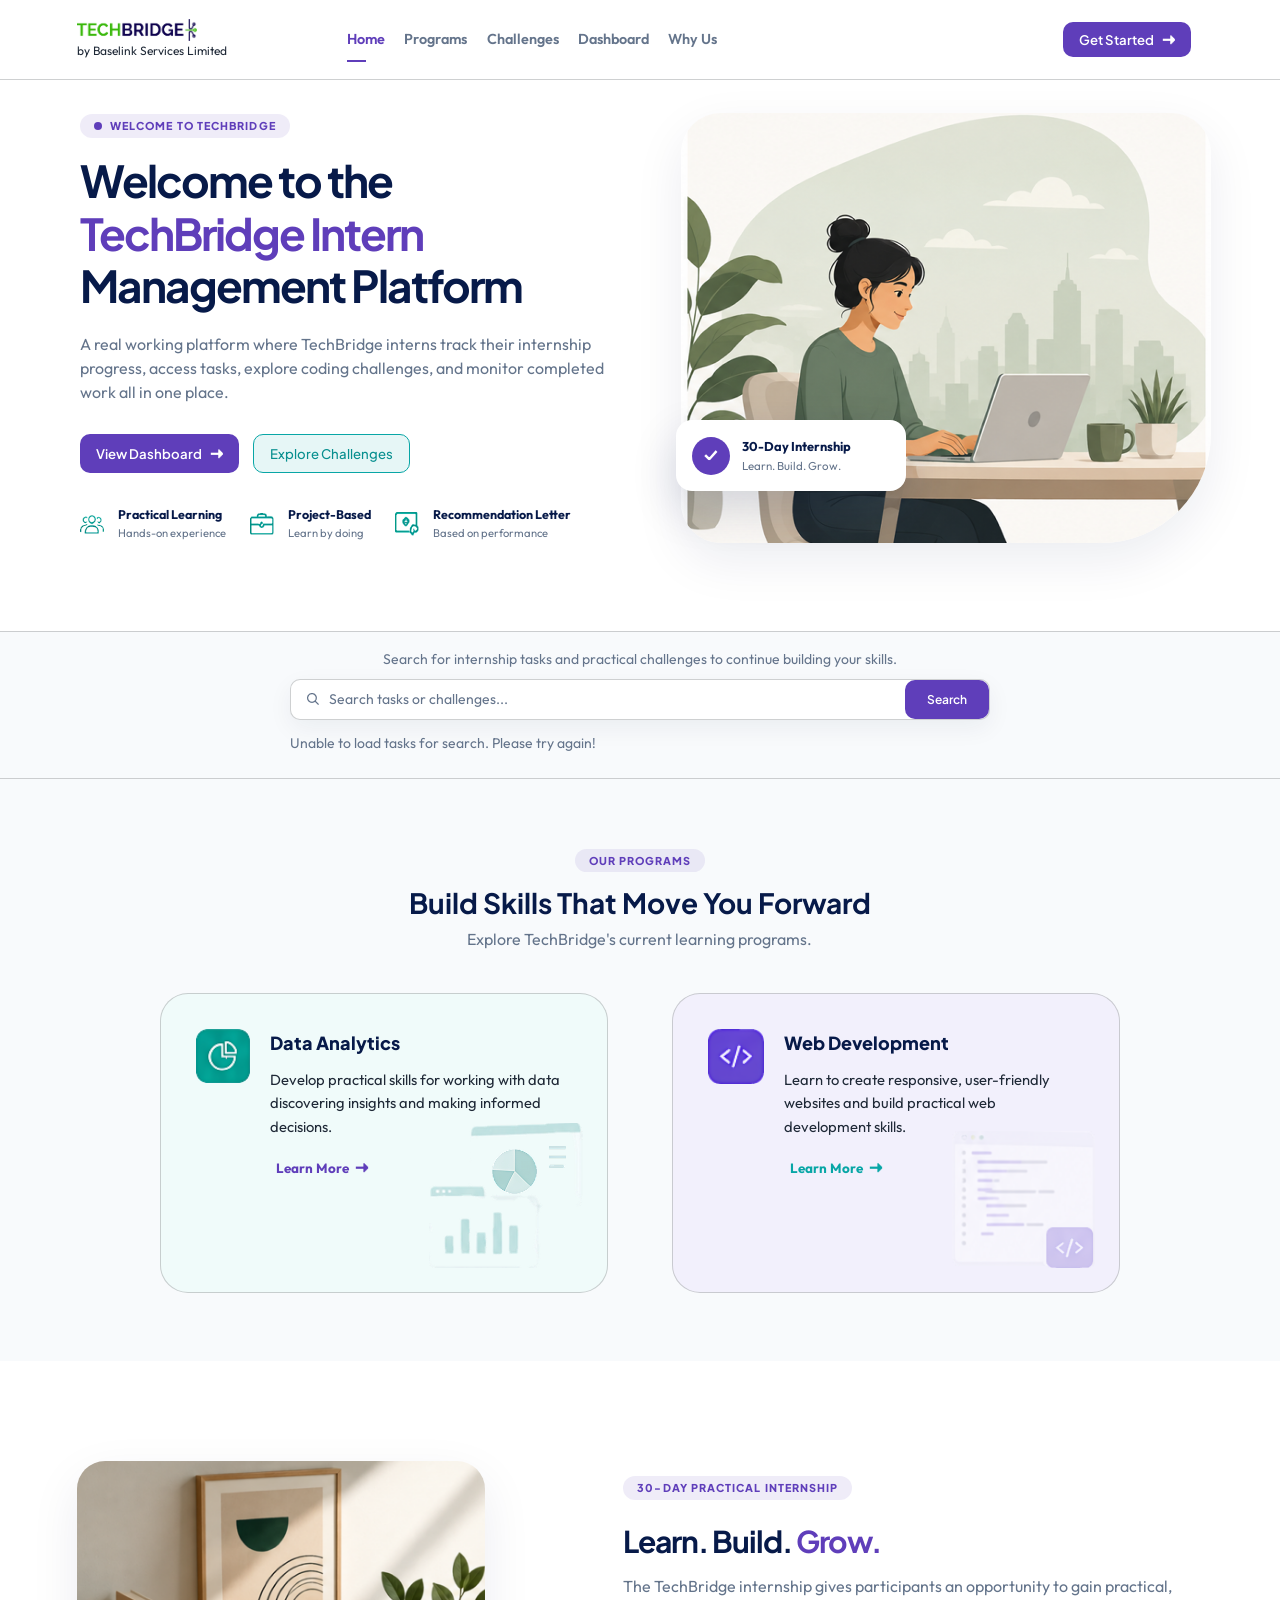
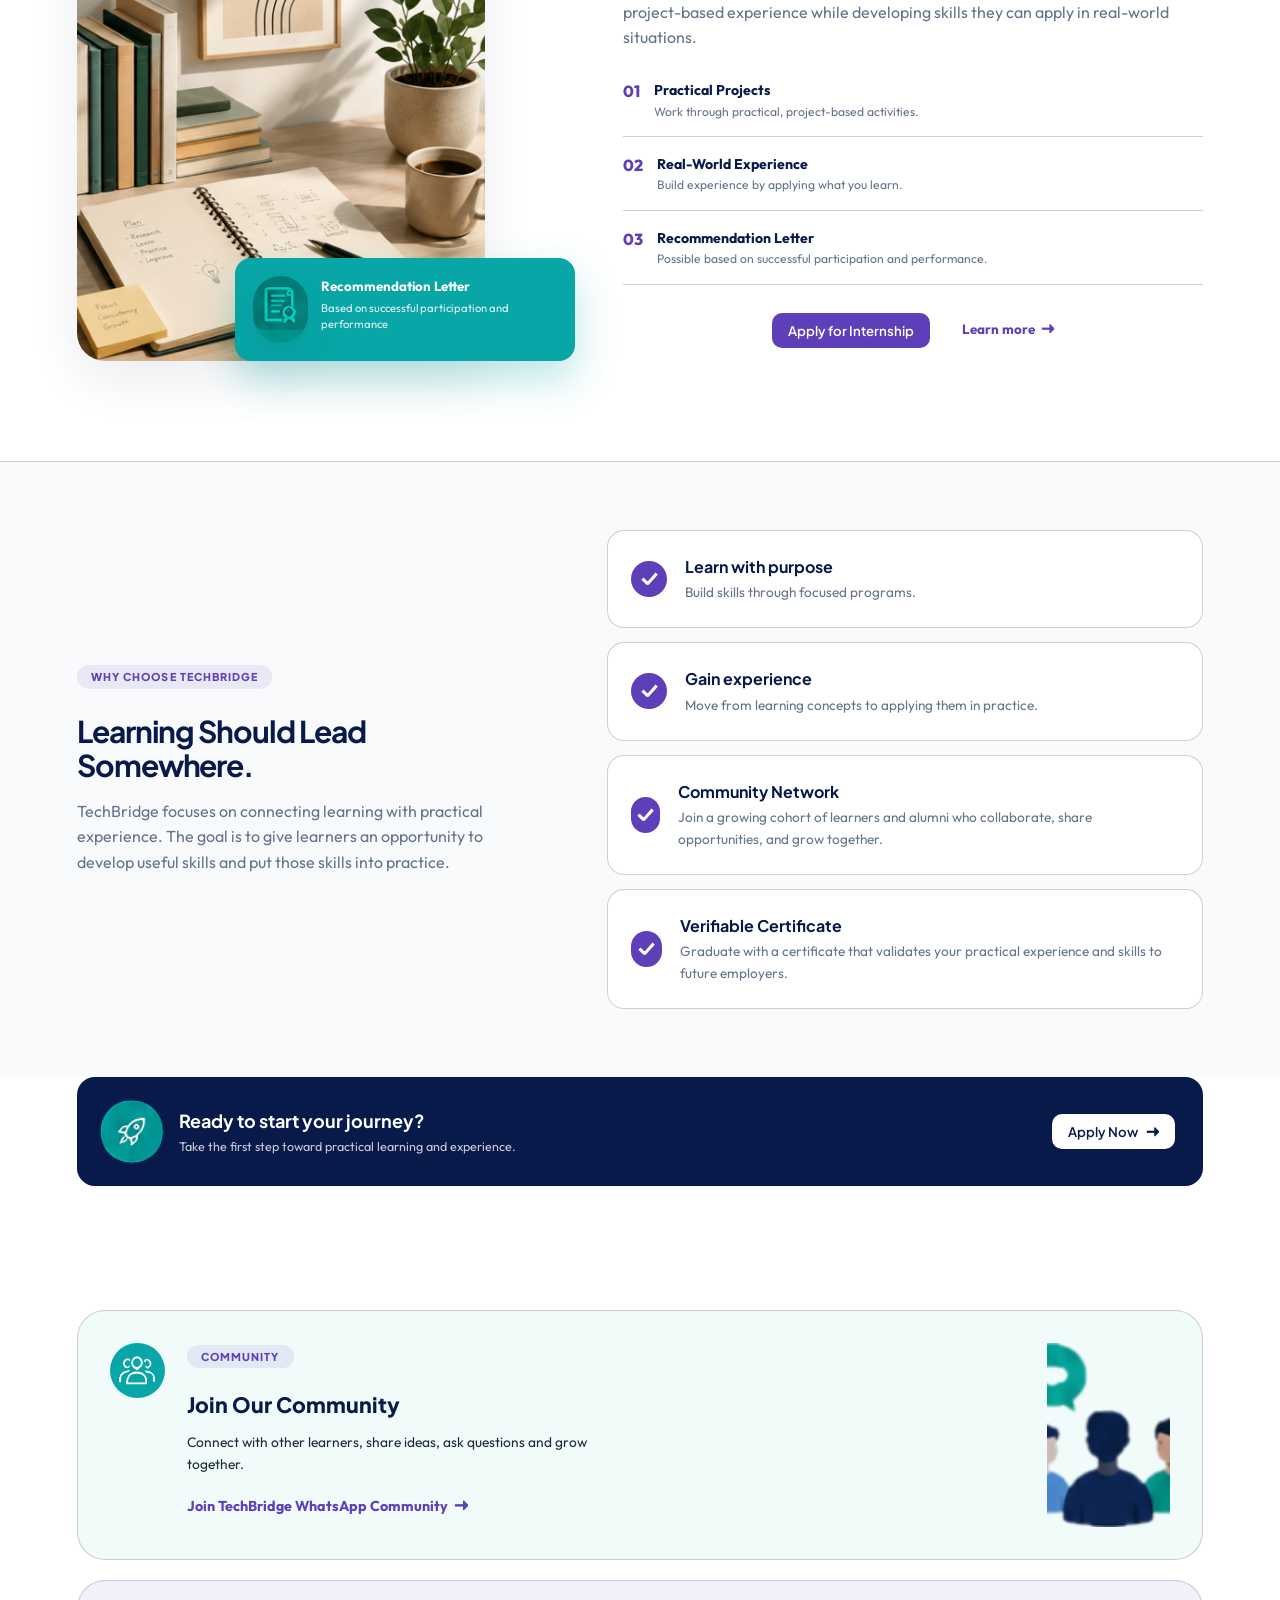
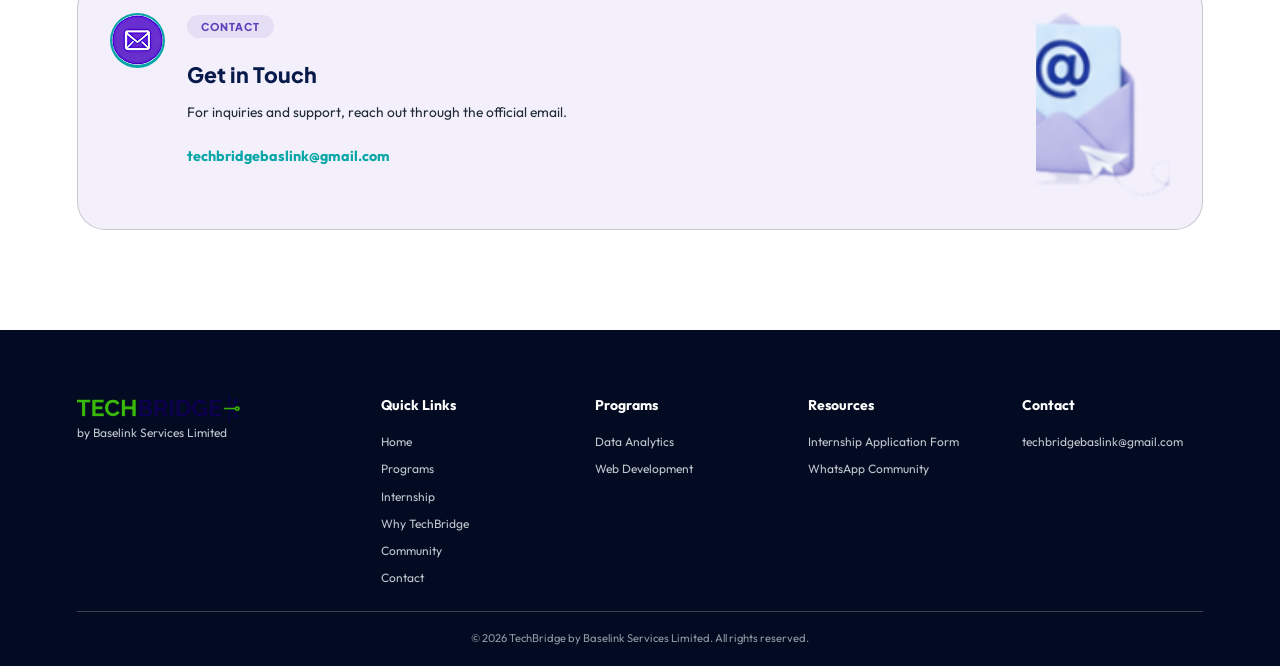
==== commit 80fbea45: "Update changes" ====
--- a/frontend/index.html
+++ b/frontend/index.html
@@ -5,6 +5,11 @@
     <meta name="viewport" content="width=device-width, initial-scale=1.0" >
     <meta name="description" content="TechBridge - Bridging Learning to Real-World Experience">
     <title>TechBridge | Bridging Learning to Real-World Experience</title>
+    <script>
+        if(localStorage.getItem("techbridge-theme") === "dark") {
+            document.documentElement.classList.add("dark-mode");
+        }
+    </script>
     <link rel="stylesheet" href="./style.css">
     <link rel="shortcut icon" href="./img/techbridge-logo.png" type="image/x-icon">
   </head>
@@ -23,39 +28,55 @@
                 <p>by Baselink Services Limited</p>
             </a>
 
-            <!-- Toggle button -->
-            <div class="toggle_sidebar">
-                <input type="checkbox" id="menu_toggle">
-                <!-- Label with images -->
-                <label for="menu_toggle" class="menu_btn">
-                  <img src="./img/menu-icon.png" alt="Menu" class="menu_icon">
-                  <img src="./img/icon-close.svg" alt="Close" class="close_icon">
-                </label>
-            </div>
-
-            <!-- NAVIGATION LINKS AND APPLY BUTTON -->
-            <div class="nav_container">
-              <div class="navLinks_CTA">
-                <nav class="">
-                  <a href="#home" class="active">  Home </a>
-                  <a href="#programs"> Programs</a>
-                  <a href="#internship">  Internship </a>
-                  <a href="#why"> Why Us</a>
-                  <a href="#community"> Community </a>
-                  <a href="#contact">Contact </a>
-                </nav>
-
-
-                <!-- CTA BUTTON -->
-                <a 
-                    href="https://docs.google.com/forms/d/e/1FAIpQLScoEhKAAUHw0lB2lzI5oT4x_VPQNSY2XE8Hv71q0XZ7IS_3bA/viewform"
-                    target="_blank" 
-                    rel="noopener noreferrer"
-                    class="cta_button header_btn"
+            <div class="header_right">
+              <!-- NAVIGATION LINKS AND APPLY BUTTON -->
+              <div class="nav_container">
+                <div class="navLinks_CTA">
+                  <nav>
+                    <a href="#home" class="active">  Home </a>
+                    <a href="./html/programs.html"> Programs</a>
+                    <a href="./html/challenges.html">  Challenges </a>
+                    <a href="./html/dashboard.html">Dashboard </a>
+                    <a href="#why"> Why Us</a>
+                  </nav>
+
+                    <!-- CTA BUTTON -->
+                  <a 
+                      href="https://docs.google.com/forms/d/e/1FAIpQLScoEhKAAUHw0lB2lzI5oT4x_VPQNSY2XE8Hv71q0XZ7IS_3bA/viewform"
+                      target="_blank" 
+                      rel="noopener noreferrer"
+                      class="cta_button header_btn"
+                  >
+                    Get Started
+                    <span>&#x1F806;</span>
+                  </a>
+                </div>
+              </div>
+
+              <!-- Theme and mobile toggle -->
+              <div class="header_controls">
+                <!-- Theme Toggle -->
+                <button
+                    type="button"
+                    id="theme_toggle"
+                    class="theme_toggle_btn"
+                    aria-label="Toggle dark mode"
+                    title="Toggle dark mode"
                 >
-                  Apply Now
-                  <img src="./img/btn-arrow-icon.png" alt="Arrow">
-                </a>
+                    <img src="./img/dark-mode-icon.png" alt="Dark mode" class="theme_icon moon_icon">
+
+                    <img src="./img/light-mode-icon.png" alt="Light mode" class="theme_icon sun_icon">
+                </button>
+
+                  <!-- Mobile Menu Toggle -->
+                <div class="toggle_sidebar">
+                  <input type="checkbox" id="menu_toggle">
+                  <!-- Label with images -->
+                  <label for="menu_toggle" class="menu_btn">
+                    <img src="./img/menu-icon.png" alt="Menu" class="menu_icon">
+                    <img src="./img/icon-close.svg" alt="Close" class="close_icon">
+                  </label>
+                </div>
               </div>
             </div>
         </div>
@@ -63,20 +84,6 @@
 
       <!-- Sidebar overlay -->
       <label for="menu_toggle" class="mobile_overlay"></label>
-
-      <!-- Actions -->
-            <div class="nav_actions">
-              <!-- Theme toggle -->
-              <label
-                for="theme_toggle"
-                class="theme_switch"
-                aria-label="Toggle dark mode"
-              >
-                <span class="sun">☀</span>
-                <span class="moon">☾</span>
-              </label>
-
-            </div>
 
       <!-- MAIN SECTION -->
       <main>
@@ -89,26 +96,26 @@
                 WELCOME TO TECHBRIDGE
               </span>
 
-              <h1> Bridging Learning to <span>Real-World</span> Experience</h1>
+              <h1>Welcome to the <br><span>TechBridge Intern</span> <br>Management Platform</h1>
 
               <p class="hero_text">
-                TechBridge by Baselink Services Limited helps learners develop practical skills and gain real-world experience through focused learning programs and a 30-day practical internship.
+                A real working platform where TechBridge interns track their internship progress, access tasks, explore coding challenges, and monitor completed work all in one place.
               </p>
 
               <div class="hero_buttons">
                 <a 
-                  href="https://docs.google.com/forms/d/e/1FAIpQLScoEhKAAUHw0lB2lzI5oT4x_VPQNSY2XE8Hv71q0XZ7IS_3bA/viewform" target="_blank" rel="noopener noreferrer"
+                  href="./html/dashboard.html" rel="noopener noreferrer"
                   class="cta_button hero_btn"
                 >
-                  Application Form
-                  <img src="./img/btn-arrow-icon.png" alt="Arrow">
+                  View Dashboard
+                  <span>&#x1F806;</span>
                 </a>
 
                 <a
-                  href="#programs"
+                  href="./html/challenges.html"
                   class="btn_outline cta_button hero_btn"
                 >
-                  Explore Programs
+                  Explore Challenges
                 </a>
 
               </div>
@@ -167,6 +174,42 @@
                 </div>
               </div>
             </div>
+        </section>
+
+        <!-- SEARCH SECTION -->
+        <section class="platform_search">
+          <div class="platform_search_container container">
+            <!-- <span class="section_badge">EXPLORE TECHBRIDGE </span>
+
+            <h2>Find Tasks & Challenges</h2> -->
+            <p>Search for internship tasks and practical challenges to continue building your skills. </p>
+
+            <form class="platform_search_form" id="platform_search_form">
+              <div class="search_input_wrapper">
+                <span class="search_icon">
+                  <img src="./img/search-icon.png" alt="Search">
+                </span>
+
+                <input
+                  type="search"
+                  id="platform_search_input"
+                  placeholder="Search tasks or challenges..."
+                  autocomplete="off"
+                >
+
+                <button type="submit" id="platform_search_btn">
+                  Search
+                </button>
+              </div>
+            </form>
+
+            <!-- SEARCH RESULTS -->
+            <div
+              class="platform_search_results"
+              id="platform_search_results"
+              aria-live="polite"
+            ></div>
+          </div>
         </section>
 
         <!-- Program Section -->
@@ -411,7 +454,7 @@
               class="btn_white cta_button"
             >
               Apply Now
-              <img src="./img/btn-arrow-icon.png" alt="Learn">
+              <span>&#x1F806;</span>
             </a>
           </div>
         </section>
@@ -547,5 +590,38 @@
         </div>
       </footer>
     </div>
+
+    <!-- SEARCH RESULT MODAL -->
+    <div class="search_modal" id="search_modal" aria-hidden="true">
+      <div class="search_modal_overlay" data-close-modal></div>
+
+      <div class="search_modal_content">
+        <div class="modal_header_top">
+          <span class="search_modal_type" id="search_modal_type"></span>
+
+          <button
+            type="button"
+            class="modal_close"
+            id="search_modal_close"
+            aria-label="Close challenge details"
+          >
+            <img
+                src="./img/icon-close.svg"
+                alt="close"
+            >
+          </button>
+        </div>
+
+        <h2 id="search_modal_title"></h2>
+
+        <p id="search_modal_description"></p>
+
+        <div class="search_modal_details" id="search_modal_details"></div>
+      </div>
+    </div>
+
+    <script src="./js/challenges.js"></script>
+    <script src="./js/script.js"></script>
+    <script src="./js/themeToggle.js"></script>
   </body>
 </html>
--- a/frontend/style.css
+++ b/frontend/style.css
@@ -15,7 +15,12 @@
   --bg-soft: #F8FAFC;
   --program-hero-bg: #f5fbfd;
 
+  --surface: #FFFFFF;
   --surface-2: #F1F5F9;
+
+   /* Soft brand colors */
+    --primary-soft: #F0EBFF;
+    --secondary-soft: #E6F8F8;
 
   /* Opacity */
   --primary-opacity: rgba(95, 62, 186, 0.099);
@@ -33,8 +38,8 @@
 
 
   /* Program cards */
-  --data-bg: rgb(240, 251, 250);
-  --web-bg: rgba(241, 238, 252, 0.847);
+  --data-bg: #f0fbfa;
+  --web-bg: #f1eefcd8;
 
   /* Font */
   --font-jarkata: "Plus Jakarta Sans", sans-serif;
@@ -65,34 +70,55 @@
   --transition: 0.4s ease-in-out;
 }
 
-
-/* DARK MODE VARIABLES */
-#theme-toggle:checked ~ .container {
-  --bg: #06122F;
-  --bg-soft: #081A3D;
-
-  --surface: #0D234B;
-  --surface-2: #122C5A;
-
-
-  --text: #F8FAFC;
-  --text-2: #CBD5E1;
-  --muted: #94A3B8;
-
-
-  --border: #1E3A5F;
-
-
-  --data-bg: #0B3538;
-  --web-bg: #2A2148;
-
-
-  --dark: #020B21;
-  --dark-2: #010718;
-
-
-  --shadow:
-    0 18px 50px rgba(0, 0, 0, 0.25);
+html.dark-mode {
+    /* Brand */
+    --secondary: #19B8B5;
+    --secondary-hover: #3AC8C5;
+
+    --primary: #8B6ED8;
+    --primary-hover: #A58DE5;
+
+    /* Background */
+    --bg: #17151D;
+    --bg-soft: #1E1B25;
+    --program-hero-bg: #211E2A;
+
+    /* Surfaces */
+    --surface: #25212D;
+    --surface-2: #302B39;
+
+    /* Soft brand backgrounds */
+    --primary-opacity: rgba(139, 110, 216, 0.14);
+    --secondary-opacity: rgba(25, 184, 181, 0.12);
+
+    --primary-soft: #302746;
+    --secondary-soft: #193938;
+
+    /* Text */
+    --text: #F5F3F7;
+    --text-2: #D5D0DA;
+    --muted: #A7A0AF;
+
+    /* Border */
+    --border: #3A3543;
+
+    /* Program cards */
+    --data-bg: #193332;
+    --web-bg: #302746;
+
+    /* Dark sections */
+    --dark: #100E14;
+    --dark-2: #0B0A0E;
+
+    /* Roadmap */
+    --phase-3: #F28A4B;
+    --phase-3-bg: #33271F;
+    --phase-3-border: #514032;
+    --phase-3-label-bg: #443124;
+
+    /* Shadow */
+    --shadow:
+        0 18px 50px rgba(0, 0, 0, 0.28);
 }
 
 
@@ -106,11 +132,12 @@
 
 html {
   scroll-behavior: smooth;
+  transition: background-color 0.8s ease, color 0.8s ease;
 }
 
 body {
   font-family: "Outfit", sans-serif;
-  background: var(--bg);
+  background-color: var(--bg);
   color: var(--text-2);
   line-height: 1.6;
   overflow-x: hidden;
@@ -129,13 +156,6 @@
   max-width: 100%;
   height: auto;
   object-fit: cover;
-}
-
-.theme-toggle {
-  position: absolute;
-  opacity: 0;
-  pointer-events: none;
-  display: none;
 }
 
 .container {
@@ -182,13 +202,24 @@
 }
 
 .brand_logo p {
-    color: var(--color-text-secondary);
-    font-size: 0.75rem;
+  color: var(--color-text-secondary);
+  font-size: 0.75rem;
 }
 
 .brand_logo img {
   width: 25%;
   height: auto;
+}
+
+.header_right {
+  display: flex;
+  align-items: center;
+  justify-content: space-between;
+  gap: 0.75rem;
+}
+
+.nav_container {
+  width: 100%;
 }
 
 .navLinks_CTA {
@@ -230,8 +261,39 @@
 }
 
 /* Mobile sidebar */
-.toggle_sidebar {
+.toggle_sidebar,
+.sun_icon  {
   display: none;
+}
+
+/* theme switch style */
+.header_controls {
+  display: flex;
+  align-items: center;
+  gap: 0.75rem;
+}
+
+.theme_toggle_btn {
+  width: 32px;
+  height: 32px;
+  display: none;
+  align-items: center;
+  justify-content: center;
+  border: 1px solid var(--border);
+  border-radius: var(--radius-lg);
+  background: var(--bg-soft);
+  cursor: pointer;
+  transition: var(--transition);
+}
+
+.theme_toggle_btn:hover {
+  background: var(--surface-2);
+}
+
+.theme_icon {
+  width: 14px;
+  height: 14px;
+  object-fit: contain;
 }
 
 /* CTA Button Style */
@@ -241,8 +303,8 @@
   color: var(--bg);
   padding: 0.425rem 1rem;  
   border-radius: var(--radius-sm);
-  font-weight: 700;
-  font-size: 0.875rem !important;
+  font-weight: 600;
+  font-size: 0.825rem !important;
   font-family: var(--font-jarkata);
   text-decoration: none;
   display: inline-flex;
@@ -258,46 +320,6 @@
 .cta_button:hover,
 #cta_button:hover {
   background-color: var(--primary-hover);
-}
-
-/* theme switch style */
-.nav_actions {
-  display: flex;
-  align-items: center;
-  gap: 1.5rem;
-}
-
-.theme_switch {
-  width: 2.25rem;
-  height: 2.25rem;
-  border: 1px solid var(--border);
-  border-radius: 50%;
-  display: grid;
-  place-items: center;
-  cursor: pointer;
-  color: var(--text);
-  background: var(--bg);
-  transition: all var(--transition);
-  display: none;
-}
-
-.theme_switch:hover {
-  border-color: var(--primary);
-  color: var(--primary);
-}
-
-.theme_switch .moon {
-  display: none;
-}
-
-#theme_toggle:checked ~ .container
-.theme_switch .sun {
-  display: none;
-}
-
-#theme_toggle:checked ~ .container
-.theme_switch .moon {
-  display: inline;
 }
 
 /* Hero Page Style */
@@ -374,16 +396,22 @@
 .btn_outline {
   background: transparent;
   color: var(--text);
-  border: 1.6px solid var(--primary);
+  border: 1px solid var(--primary);
   transition: all var(--transition);
   cursor: pointer;
 }
-
 
 .btn_outline:hover {
   background: var(--primary-hover);
   color: var(--bg);
   border-color: var(--primary-hover);
+}
+
+.hero_content .btn_outline {
+  color: var(--secondary-hover);
+  background-color: var(--secondary-opacity);
+  border-color: var(--secondary);
+  font-weight: 500;
 }
 
 
@@ -1274,13 +1302,13 @@
   z-index: 2;
 }
 
-.rotate {
-  transform: rotate(180deg);
-}
-
 .navigate:hover {
   background-color: var(--primary-opacity);
   color: var(--primary);
+}
+
+.rotate {
+  transform: rotate(180deg);
 }
 
 
@@ -2266,7 +2294,8 @@
 }
 
 .view_challenge_btn,
-.modal_button  {
+.modal_button,
+.search_modal_action  {
   padding: 0.525rem 0.875rem; 
   font-size: 0.75rem !important;
   transition: transform var(--transition);
@@ -2284,7 +2313,8 @@
   background-color: var(--secondary-hover);
 }
 
-.no_result_container  {
+.no_result_container,
+.search_no_results  {
   padding: 3rem 1rem;
   display: flex;
   flex-direction: column;
@@ -2304,7 +2334,8 @@
 
 /* Challenge Modal style */
 .challenge_modal,
-.task_modal {
+.task_modal,
+.search_modal {
   position: fixed;
   inset: 0;
   z-index: 900;
@@ -2315,11 +2346,13 @@
 }
 
 .challenge_modal.show,
-.task_modal.show {
-  display: flex;
-}
-
-.modal_overlay {
+.task_modal.show,
+.search_modal.show {
+  display: flex;
+}
+
+.modal_overlay,
+.search_modal_overlay {
   width: 100%;
   height: 100%;
   background-color: var(--dark-2);
@@ -2333,12 +2366,14 @@
   z-index: 70;
 }
 
-.modal_overlay.overlay {
+.modal_overlay.overlay,
+.search_modal_overlay.overlay {
   opacity: 0.5;
 }
 
 .modal_content,
-.task_modal_content {
+.task_modal_content,
+.search_modal_content {
   position: relative;
   z-index: 900;
   width: min(100%, 650px);
@@ -2400,7 +2435,8 @@
 }
 
 #modal_challenge_title,
-.task_modal_header h2 {
+.task_modal_header h2,
+#search_modal_title {
   font-size: 1.1rem;
   line-height: 1.25;
   color: var(--text);
@@ -2426,7 +2462,8 @@
 }
 
 .modal_section p,
-.task_modal_section p {
+.task_modal_section p,
+#search_modal_description {
   font-size: 0.875rem;
   line-height: 1.5;
   color: var(--text-2);
@@ -3060,14 +3097,29 @@
 }
 
 /* Backend status indicator */
+.status_homepage {
+  display: flex;
+  align-items: center;
+  justify-content: space-between;
+  gap: 0.25rem;
+  margin-bottom: 0.5rem;
+}
+
+.dashboard_cta {
+  font-size: 0.9rem;
+}
+
+.dashboard_cta:hover {
+  color: var(--primary);
+  text-decoration: underline;
+}
+
 .backend_status_container {
   display: flex;
   align-items: center;
-  justify-content: flex-end;
   gap: 0.5rem;
   flex-wrap: wrap;
   font-size: 0.875rem;
-  margin-bottom: 0.5rem;
 }
 
 .backend_status_label {
@@ -3095,22 +3147,234 @@
   background: currentColor;
 }
 
-/* .backend_status.checking {
-  color: #92400e;
-  background: #fef3c7;
-} */
-
-/* Connected */
-
 .backend_status.connected {
   color: #166534;
   background: #dcfce7;
 }
 
-/* Offline */
 .backend_status.offline {
   color: #991b1b;
   background: #fee2e2;
+}
+
+.platform_search {
+  border-top: 1px solid var(--border);
+  background-color: var(--bg-soft);
+  text-align: center;
+  padding: 1rem;
+}
+
+.platform_search .platform_search_container p {
+  color: var(--muted);
+  font-size: 0.875rem;
+  margin-bottom: 0.5rem;
+}
+
+.platform_search_form {
+  max-width: 700px;
+  margin: 0 auto;
+}
+
+.search_input_wrapper {
+  display: flex;
+  align-items: center;
+  gap: 0.625rem;
+  background: var(--bg);
+  border: 1px solid var(--border);
+  border-radius: var(--radius-sm);
+  box-shadow: 0 8px 25px rgba(24, 39, 75, 0.06);
+  padding-left: 1rem;
+}
+
+.search_input_wrapper input {
+  flex: 1;
+  border: none;
+  outline: none;
+  background-color: transparent;
+  color: var(--dark);
+  font-family: inherit;
+  font-size: 0.875rem;
+}
+
+.search_input_wrapper input::placeholder {
+  color: var(--muted);
+}
+
+#platform_search_btn {
+  border: none;
+  padding: 0.75rem 22px;
+  border-radius: var(--radius-sm);
+  background-color: var(--primary);
+  color: var(--bg);
+  font-family: var(--font-jarkata);
+  font-size: 0.75rem;
+  font-weight: 600;
+  cursor: pointer;
+  transition: transform var(--transition), background-color var(--transition);
+}
+
+#platform_search_btn:hover {
+  transform: translateY(-1px);
+  background-color: var(--primary-hover);
+}
+
+.platform_search_results {
+  max-width: 700px;
+  margin: 0 auto;
+  text-align: left;
+  padding-top: 0.75rem;
+}
+
+.search_results_heading {
+  margin-bottom: 0.25rem;
+  color: var(--dark);
+  display: flex;
+  align-items: center;
+  justify-content: space-between;
+}
+
+.search_results_heading p {
+  font-size: 0.875rem;
+  font-weight: 600;
+}
+
+.search_results_heading .close_search_result {
+  font-size: 1.5rem;
+  border: none;
+  background-color: transparent;
+  cursor: pointer;
+  transition: color var(--transition);
+}
+
+.search_results_heading .close_search_result:hover {
+  color: var(--primary);
+}
+
+.search_result_card {
+  display: flex;
+  align-items: center;
+  justify-content: space-between;
+  gap: 1.25rem;
+  padding: 1.125rem 1.25rem;
+  margin-bottom: 0.625rem;
+  background-color: var(--bg);
+  border: 1px solid var(--border);
+  border-radius: 0.625rem;
+  transition: 0.3s ease;
+}
+
+.search_result_card:hover {
+  transform: translateY(-2px);
+  box-shadow: 0 8px 20px rgba(24, 39, 75, 0.07);
+}
+
+.search_result_type,
+.search_modal_type {
+  display: inline-block;
+  margin-bottom: 0.375rem;
+  color: var(--secondary);
+  font-size: 0.625rem;
+  font-weight: 700;
+  text-transform: uppercase;
+  letter-spacing: 0.5px;
+}
+
+.search_result_card h3 {
+  margin: 0 0 0.3rem;
+  color: #071b50;
+  font-size: 0.9rem;
+}
+
+.search_result_card p {
+  color: var(--muted);
+  font-size: 0.75rem;
+  line-height: 1.5;
+}
+
+.search_result_link {
+  flex-shrink: 0;
+  padding: 0.56rem 0.875rem;
+  border-radius: var(--radius-sm);
+  background-color: var(--primary-opacity);
+  color: var(--primary);
+  font-size: 0.687rem;
+  font-weight: 600;
+  text-decoration: none;
+  transition: var(--transition);
+  cursor: pointer;
+}
+
+.search_result_link:hover {
+  background: var(--primary);
+  color: var(--bg);
+}
+
+.search_no_results {
+  padding: 1.5rem;
+  background-color: var(--bg);
+  border: 1px solid var(--border);
+  border-radius: var(--radius-sm);
+  text-align: center;
+}
+
+.search_no_results p {
+  color: var(--muted);
+  font-size: 0.875rem;
+}
+
+.search_no_results img {
+  width: 10%;
+}
+
+.search_loading {
+  padding: 1.25rem;
+  color: var(--muted);
+  font-size: 0.8rem;
+  text-align: center;
+}
+
+.search_modal_type {
+  display: inline-block;
+  margin-bottom: 12px;
+  padding: 0.375rem 0.75rem;
+  border-radius: 1.25rem;
+  background: var(--primary-opacity);
+  color: var(--primary);
+  font-size: 0.625rem;
+  font-weight: 700;
+  letter-spacing: 0.7px;
+  text-transform: uppercase;
+}
+
+/* Modal title */
+.search_modal_content h2 {
+  margin-bottom: 0.9rem;
+}
+
+/* Modal description */
+.search_modal_content p {
+  margin-bottom: 1.56rem;
+}
+
+/* Modal details */
+.search_modal_details {
+  padding: 1.125rem;
+  margin-bottom: 1.562rem;
+  background: var(--surface-2);
+  border: 1px solid var(--border);
+  border-radius: var(--radius-sm);
+}
+
+.search_modal_details p {
+  margin-bottom: 0.625rem;
+  color: var(--muted);
+  font-size: 13px;
+  line-height: 1.6;
+}
+
+.search_modal_details strong {
+  color: var(--primary-hover);
+  font-weight: 600;
 }
 
 
@@ -3146,7 +3410,11 @@
   .toggle_sidebar {
     display: flex;
     align-items: center;
-    justify-content: end;
+    justify-content: flex-end;
+  }
+
+  .header_right {
+    justify-content: flex-end;
   }
 
   .nav_container {
@@ -3302,7 +3570,8 @@
     grid-template-columns: 1fr;
   }
 
-  .internship_image img {
+  .internship_image img,
+  .search_modal_action {
     width: 100%;
   }
 
@@ -3577,7 +3846,8 @@
     font-size: 1.5rem;
   }
 
-  .phase_cards {
+  .phase_cards,
+  .search_modal {
     padding: 0.75rem;
   }
 
@@ -3648,7 +3918,8 @@
     right: 60px;
   }
 
-  .dashboard_welcome {
+  .dashboard_welcome,
+  .search_modal_content {
     padding: 2rem 1.5rem;
   }
 
@@ -3708,10 +3979,37 @@
     white-space: nowrap;
   }
 
- .dashboard_container .footer_bottom p  {
+ .dashboard_container .footer_bottom p,
+ .backend_status_container  {
     font-size: 0.675rem;
   }
 
+  .dashboard_cta {
+    font-size: 0.75rem;
+  }
+
+  .backend_status {
+    font-size: 0.65rem;
+  }
+
+  .platform_search {
+    padding: 1.5rem 1.25rem;
+  }
+
+  #platform_search_btn {
+    padding: 0.68rem 0.9rem;
+  }
+
+  .search_result_card {
+    align-items: flex-start;
+    flex-direction: column;
+    gap: 0.75rem;
+  }
+
+  .search_result_link {
+    width: 100%;
+    text-align: center;
+  }
 }
 
 /* TABLET VIEW */
@@ -3896,11 +4194,24 @@
     grid-template-columns: 1fr 1fr;
   }
 
+  .search_result_card {
+    flex-direction: row;
+    align-items: center;
+  }
+
+  .search_result_link,
+  .search_modal_action {
+    width: fit-content;
+  }
 }
 
 @media (min-width: 1024px ) and (max-width:1296px) {
   .header {
     grid-template-columns: 24% 76%;
+  }
+
+  .navLinks_CTA nav {
+    gap: 1.2rem;
   }
 
   .program_presentation_cards .container {
@@ -3947,4 +4258,4 @@
     opacity: 1;
     transform: translateY(0);
   }
-}
+}
